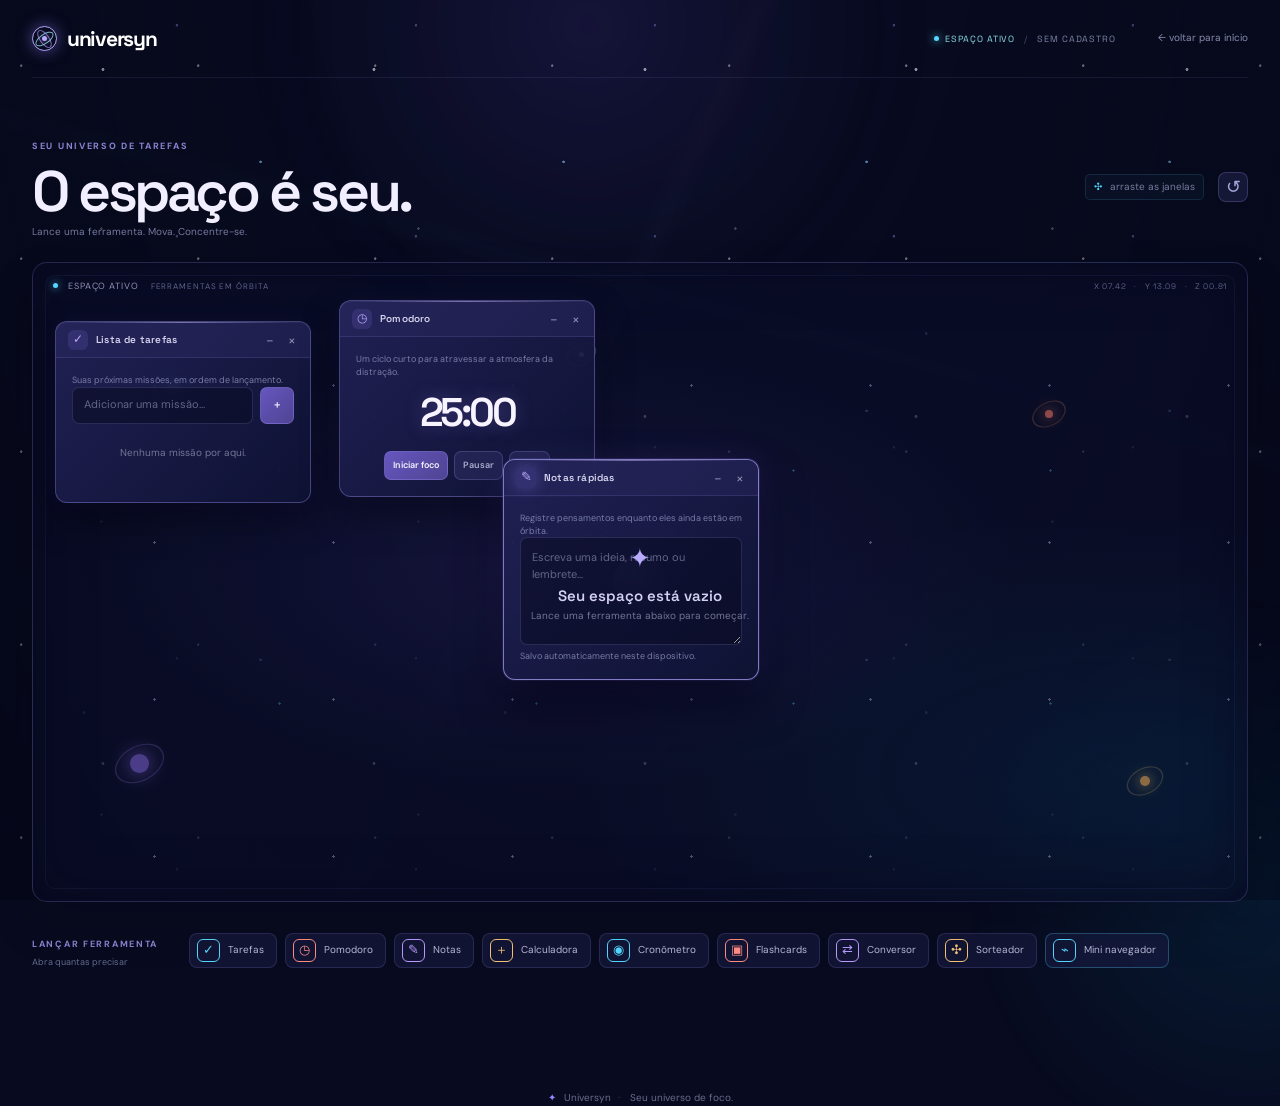
==== workspace.html @ 1b4ccd3d "feat: separar landing page e workspace espacial" ====
<!doctype html>
<html lang="pt-BR">
<head>
  <meta charset="UTF-8">
  <meta name="viewport" content="width=device-width, initial-scale=1.0">
  <meta name="theme-color" content="#080b1f">
  <meta name="description" content="Universyn Workspace — seu espaço de foco e ferramentas.">
  <title>Workspace — Universyn</title>
  <link rel="preconnect" href="https://fonts.googleapis.com">
  <link rel="preconnect" href="https://fonts.gstatic.com" crossorigin>
  <link href="https://fonts.googleapis.com/css2?family=DM+Sans:wght@400;500;600;700&family=Space+Grotesk:wght@500;600;700&display=swap" rel="stylesheet">
  <link rel="stylesheet" href="style.css">
</head>
<body class="workspace-page">
  <div class="ambient ambient-one" aria-hidden="true"></div><div class="ambient ambient-two" aria-hidden="true"></div><div class="stars stars-back" aria-hidden="true"></div><div class="stars stars-front" aria-hidden="true"></div>
  <div class="workspace-shell">
    <nav class="landing-nav workspace-nav" aria-label="Navegação do workspace"><a class="brand" href="index.html" aria-label="Voltar ao início"><span class="brand-mark"><span></span></span><span>universyn</span></a><div class="workspace-nav-meta"><span><b class="signal-dot"></b> espaço ativo</span><span class="nav-divider">/</span><span>sem cadastro</span></div><a class="back-link" href="index.html">← voltar para início</a><button class="mobile-menu landing-mobile-menu" id="mobile-menu" aria-label="Abrir menu">☰</button></nav>
    <main class="workspace-page-main">
      <section class="workspace-landing-section workspace-only" id="workspace"><div class="section-heading workspace-heading"><div><span class="eyebrow">SEU UNIVERSO DE TAREFAS</span><h1>O espaço é seu.</h1><p class="section-subtitle">Lance uma ferramenta. Mova. Concentre-se.</p></div><div class="workspace-tools"><span class="drag-hint"><span class="drag-cursor">✣</span> arraste as janelas</span><button class="icon-btn" id="reset-windows" aria-label="Reorganizar ferramentas" title="Reorganizar ferramentas">↺</button></div></div><div class="workspace-stage workspace-stage-landing workspace-stage-full" id="workspace-stage" aria-label="Área espacial para organizar suas ferramentas"><div class="stage-grid" aria-hidden="true"></div><div class="stage-sun" aria-hidden="true"><span></span></div><div class="stage-planets" aria-hidden="true"><i class="stage-planet planet-a"></i><i class="stage-planet planet-b"></i><i class="stage-planet planet-c"></i><i class="stage-planet planet-d"></i><i class="stage-planet planet-e"></i></div><div class="stage-label"><span class="signal-dot"></span> espaço ativo <small>ferramentas em órbita</small></div><div class="stage-coordinates">X 07.42 <span>·</span> Y 13.09 <span>·</span> Z 00.81</div><div class="window-layer" id="window-layer"></div><div class="empty-workspace" id="empty-workspace" hidden><span>✦</span><strong>Seu espaço está vazio</strong><p>Lance uma ferramenta abaixo para começar.</p></div></div><div class="workspace-launch-row" id="ferramentas"><div class="launch-title"><span class="eyebrow">LANÇAR FERRAMENTA</span><small>Abra quantas precisar</small></div><div class="launch-actions"><button class="launch-chip" data-open-tool="todo"><span class="launch-icon cyan">✓</span> Tarefas</button><button class="launch-chip" data-open-tool="pomodoro"><span class="launch-icon coral">◷</span> Pomodoro</button><button class="launch-chip" data-open-tool="notes"><span class="launch-icon purple">✎</span> Notas</button><button class="launch-chip" data-open-tool="calculator"><span class="launch-icon gold">＋</span> Calculadora</button><button class="launch-chip" data-open-tool="stopwatch"><span class="launch-icon cyan">◉</span> Cronômetro</button><button class="launch-chip" data-open-tool="flashcards"><span class="launch-icon coral">▣</span> Flashcards</button><button class="launch-chip" data-open-tool="converter"><span class="launch-icon purple">⇄</span> Conversor</button><button class="launch-chip" data-open-tool="randomizer"><span class="launch-icon gold">✣</span> Sorteador</button><button class="launch-chip launch-chip-browser" data-open-tool="browser"><span class="launch-icon cyan">⌁</span> Mini navegador</button></div></div><div class="window-dock" id="window-dock" aria-label="Ferramentas minimizadas"></div></section>
    </main>
    <footer><a href="index.html"><span class="footer-mark">✦</span> Universyn</a><span>·</span> Seu universo de foco.</footer>
  </div>
  <div class="toast" id="toast" role="status" aria-live="polite"></div><script src="script.js"></script>
</body>
</html>
---- style.css ----
@import url('https://fonts.googleapis.com/css2?family=DM+Sans:wght@400;500;600;700&family=Space+Grotesk:wght@500;600;700&display=swap');

:root {
  --ink: #f5f4ff;
  --muted: #9294b8;
  --subtle: #64678f;
  --line: rgba(164, 161, 255, .14);
  --panel: rgba(18, 21, 55, .66);
  --panel-strong: rgba(23, 26, 67, .94);
  --violet: #9a86ff;
  --violet-bright: #b7aaff;
  --cyan: #55d8ff;
  --coral: #ff8d86;
  --gold: #f3c478;
  --green: #82e6b1;
  --sidebar-width: 238px;
  --ease-out: cubic-bezier(.23, 1, .32, 1);
  --ease-in-out: cubic-bezier(.77, 0, .175, 1);
}

* { box-sizing: border-box; }
html { scroll-behavior: smooth; }
body {
  margin: 0;
  min-width: 320px;
  background: #080b1f;
  color: var(--ink);
  font-family: 'DM Sans', sans-serif;
  font-size: 14px;
  line-height: 1.45;
  overflow-x: hidden;
}
button, input, textarea { font: inherit; }
button, a { -webkit-tap-highlight-color: transparent; }
button { cursor: pointer; }
a { color: inherit; text-decoration: none; }

.ambient, .stars { position: fixed; pointer-events: none; z-index: -2; }
.ambient { border-radius: 999px; filter: blur(8px); opacity: .7; }
.ambient-one { width: 54vw; height: 54vw; left: 19vw; top: -25vw; background: radial-gradient(circle, rgba(78, 63, 167, .27), rgba(24, 24, 77, .08) 55%, transparent 70%); }
.ambient-two { width: 48vw; height: 48vw; right: -22vw; bottom: -23vw; background: radial-gradient(circle, rgba(0, 151, 202, .16), transparent 68%); }
.stars { inset: 0; opacity: .55; background-repeat: repeat; }
.stars-back { z-index: -3; background-image: radial-gradient(circle at 12% 34%, rgba(255,255,255,.75) 0 1px, transparent 1.5px), radial-gradient(circle at 74% 12%, rgba(151,178,255,.65) 0 1px, transparent 1.5px), radial-gradient(circle at 32% 78%, rgba(255,255,255,.45) 0 1px, transparent 1.5px); background-size: 177px 193px, 239px 211px, 317px 293px; }
.stars-front { z-index: -1; opacity: .7; background-image: radial-gradient(circle at 38% 20%, rgba(255,255,255,.8) 0 1.2px, transparent 1.8px), radial-gradient(circle at 86% 65%, rgba(141,221,255,.8) 0 1px, transparent 1.6px), radial-gradient(circle at 20% 88%, rgba(189,170,255,.6) 0 1px, transparent 1.7px); background-size: 271px 347px, 303px 249px, 421px 379px; animation: star-drift 22s linear infinite; }
@keyframes star-drift { to { transform: translate3d(-20px, 14px, 0); } }

.app-shell { display: flex; min-height: 100vh; position: relative; }
.sidebar { width: var(--sidebar-width); min-height: 100vh; padding: 34px 17px 20px; display: flex; flex-direction: column; border-right: 1px solid rgba(165, 156, 255, .1); background: linear-gradient(180deg, rgba(10, 13, 40, .86), rgba(8, 11, 31, .54)); backdrop-filter: blur(22px); position: fixed; inset: 0 auto 0 0; z-index: 20; }
.sidebar-top { display: flex; align-items: center; justify-content: space-between; padding: 0 13px; }
.brand { display: inline-flex; align-items: center; gap: 10px; color: #fff; font: 700 21px 'Space Grotesk', sans-serif; letter-spacing: -.06em; }
.brand-mark { width: 25px; height: 25px; display: grid; place-items: center; border: 1.5px solid var(--violet-bright); border-radius: 50%; box-shadow: 0 0 15px rgba(148, 125, 255, .5); position: relative; }
.brand-mark::before, .brand-mark::after { content: ''; position: absolute; width: 19px; height: 8px; border: 1px solid rgba(159, 239, 255, .75); border-radius: 50%; transform: rotate(-35deg); }
.brand-mark::after { transform: rotate(55deg); border-color: rgba(178, 153, 255, .7); }
.brand-mark span { width: 5px; height: 5px; border-radius: 50%; background: var(--violet-bright); box-shadow: 0 0 7px var(--violet-bright); }
.sidebar-label { color: #62658a; font-size: 10px; font-weight: 700; letter-spacing: .14em; text-transform: uppercase; margin: 58px 13px 13px; }
.nav-list { display: grid; gap: 5px; }
.nav-link { color: #898cad; display: flex; align-items: center; gap: 13px; width: 100%; min-height: 43px; padding: 0 13px; border: 0; border-radius: 10px; background: transparent; text-align: left; transition: background .18s ease-out, color .18s ease-out, transform .18s ease-out; }
.nav-link:hover { color: #e4e1ff; background: rgba(126, 110, 229, .1); }
.nav-link:active { transform: scale(.98); }
.nav-link.active { color: #fff; background: linear-gradient(90deg, rgba(119, 102, 222, .23), rgba(95, 86, 173, .09)); box-shadow: inset 2px 0 0 var(--violet); }
.nav-icon { width: 18px; color: #8582bb; font-size: 17px; text-align: center; }
.nav-link.active .nav-icon { color: var(--violet-bright); }
.sidebar-bottom { margin-top: auto; }
.mini-card { display: flex; align-items: center; gap: 10px; margin: 0 5px 16px; padding: 13px 11px; border: 1px solid rgba(128, 120, 210, .16); background: rgba(28, 30, 72, .45); border-radius: 12px; }
.status-dot, .signal-dot, .live-pill b { display: inline-block; width: 6px; height: 6px; flex: 0 0 auto; border-radius: 50%; background: var(--green); box-shadow: 0 0 11px var(--green); }
.mini-card strong, .mini-card small { display: block; }
.mini-card strong { color: #d4d2ee; font-size: 11px; font-weight: 600; }
.mini-card small { margin-top: 2px; color: #74779b; font-size: 9px; }
.nav-link.ghost { color: #74779a; }
.close-sidebar { display: none; border: 0; background: none; color: #9b9cc0; font-size: 27px; }

.main-content { width: min(1160px, calc(100% - var(--sidebar-width))); margin-left: var(--sidebar-width); padding: 0 54px 36px; }
.topbar { min-height: 90px; display: flex; align-items: center; justify-content: space-between; border-bottom: 1px solid rgba(164, 161, 255, .1); }
.breadcrumb { color: #73769e; font-size: 11px; letter-spacing: .03em; }
.breadcrumb span { color: #acadd0; }
.breadcrumb i { margin: 0 9px; color: #45486d; font-style: normal; }
.top-actions { display: flex; align-items: center; gap: 19px; }
.date-label { color: #7c7fa5; font-size: 11px; text-transform: capitalize; }

.mobile-menu { display: none; border: 0; color: #d5d2f5; background: transparent; font-size: 20px; }

.hero-section { min-height: 350px; display: flex; align-items: center; justify-content: space-between; gap: 30px; padding: 55px 15px 30px; }
.hero-copy { max-width: 560px; }
.eyebrow { color: #8d83d3; font-size: 9px; font-weight: 700; letter-spacing: .19em; text-transform: uppercase; }
.spark { color: var(--violet-bright); font-size: 13px; margin-right: 6px; }
.live-pill { display: inline-flex; align-items: center; gap: 5px; margin-left: 10px; color: #7cdab1; font-size: 8px; font-weight: 600; letter-spacing: .05em; text-transform: lowercase; vertical-align: 1px; }
.live-pill b { width: 4px; height: 4px; }
h1, h2, h3, p { margin: 0; }
h1 { margin-top: 15px; color: #f8f7ff; font: 700 clamp(39px, 5vw, 62px)/1.01 'Space Grotesk', sans-serif; letter-spacing: -.08em; }
h1 em { color: #a99df6; font-style: normal; }
.hero-copy > p { max-width: 425px; margin-top: 20px; color: #9294b7; font-size: 13px; line-height: 1.7; }
.hero-actions { display: flex; align-items: center; gap: 22px; margin-top: 27px; }
.primary-btn { min-height: 42px; padding: 0 17px; border: 1px solid rgba(190, 182, 255, .25); border-radius: 8px; color: #faf9ff; background: linear-gradient(135deg, #7867d5, #5849ad); font-size: 12px; font-weight: 600; box-shadow: 0 8px 22px rgba(73, 57, 181, .22), inset 0 1px 0 rgba(255,255,255,.18); transition: transform .16s var(--ease-out), box-shadow .16s ease-out; }
.primary-btn:hover { transform: translateY(-2px); box-shadow: 0 11px 28px rgba(73, 57, 181, .34), inset 0 1px 0 rgba(255,255,255,.18); }
.primary-btn:active, .icon-btn:active, .tool-link:active { transform: scale(.97); }
.primary-btn span { margin-left: 12px; color: #d7d0ff; font-size: 16px; }
.text-link { color: #a4a2bf; font-size: 11px; transition: color .18s ease-out; }
.text-link:hover { color: #e3defe; }
.text-link span { margin-left: 5px; color: var(--violet-bright); }

.hero-orbit { width: 290px; height: 230px; flex: 0 0 auto; position: relative; margin: 0 54px 0 0; }
.orbit-ring { position: absolute; left: 50%; top: 50%; border: 1px solid rgba(150, 138, 255, .25); border-radius: 50%; transform: translate(-50%, -50%) rotate(-24deg); }
.ring-outer { width: 268px; height: 103px; }
.ring-inner { width: 194px; height: 79px; border-color: rgba(93, 209, 255, .25); transform: translate(-50%, -50%) rotate(28deg); }
.orbit-core { position: absolute; left: 50%; top: 50%; width: 108px; height: 108px; display: flex; flex-direction: column; align-items: center; justify-content: center; border: 1px solid rgba(186, 172, 255, .43); border-radius: 50%; background: radial-gradient(circle at 42% 35%, rgba(113, 93, 218, .55), rgba(32, 34, 94, .95) 68%); box-shadow: 0 0 35px rgba(96, 75, 208, .27), inset 0 0 20px rgba(187, 173, 255, .13); transform: translate(-50%, -50%); z-index: 2; }
.orbit-core::before { content: ''; position: absolute; inset: 8px; border: 1px solid rgba(220, 214, 255, .12); border-radius: inherit; }
.orbit-core span { color: #aaa5da; font-size: 8px; letter-spacing: .08em; text-transform: uppercase; }
.orbit-core strong { margin: 1px 0 -3px; font: 600 37px 'Space Grotesk'; letter-spacing: -.08em; }
.orbit-core strong span { color: var(--violet-bright); font: inherit; }
.orbit-core small { color: #79e1b6; font-size: 8px; }
.planet { width: 16px; height: 16px; position: absolute; border-radius: 50%; background: linear-gradient(135deg, #4bd9f4, #27408e); box-shadow: 0 0 16px rgba(71, 215, 246, .75); }
.planet-small { left: 29px; top: 76px; }
.orbit-dot { width: 6px; height: 6px; position: absolute; border-radius: 50%; z-index: 3; }
.dot-violet { right: 26px; top: 54px; background: var(--violet-bright); box-shadow: 0 0 12px var(--violet-bright); }
.dot-cyan { left: 76px; bottom: 28px; background: var(--cyan); box-shadow: 0 0 12px var(--cyan); }
.orbit-caption { position: absolute; color: #c8c4ef; font: 600 12px 'Space Grotesk'; }
.orbit-caption small { display: block; margin-top: 2px; color: #74779c; font: 400 9px 'DM Sans'; }
.caption-one { left: -6px; top: 23px; text-align: right; }
.caption-two { right: -2px; bottom: 29px; }

.stats-grid { display: grid; grid-template-columns: repeat(3, 1fr); gap: 13px; padding: 10px 0 47px; }
.stat-card { min-height: 92px; display: flex; align-items: center; gap: 14px; padding: 18px 19px; border: 1px solid var(--line); border-radius: 13px; background: linear-gradient(130deg, rgba(27, 29, 72, .72), rgba(16, 19, 49, .48)); position: relative; overflow: hidden; transition: border-color .2s ease-out, transform .2s ease-out; }
.stat-card:hover { transform: translateY(-2px); border-color: rgba(170, 158, 255, .3); }
.stat-glow { position: absolute; width: 85px; height: 85px; right: -28px; bottom: -47px; border-radius: 50%; filter: blur(13px); opacity: .4; }
.stat-violet .stat-glow { background: var(--violet); }
.stat-cyan .stat-glow { background: var(--cyan); }
.stat-orange .stat-glow { background: var(--coral); }
.stat-icon { width: 36px; height: 36px; display: grid; place-items: center; border: 1px solid currentColor; border-radius: 10px; font-size: 19px; flex: 0 0 auto; }
.stat-violet .stat-icon { color: var(--violet-bright); background: rgba(138, 118, 248, .1); }
.stat-cyan .stat-icon { color: var(--cyan); background: rgba(83, 209, 246, .08); }
.stat-orange .stat-icon { color: var(--coral); background: rgba(255, 135, 128, .08); }
.stat-card span:not(.stat-glow) { display: block; color: #8d90b3; font-size: 10px; }
.stat-card strong { display: block; color: #ecebff; font: 600 23px 'Space Grotesk'; letter-spacing: -.05em; }
.stat-card small { color: #757899; font-size: 9px; }
.stat-card small.positive { color: #72dbac; }

.section-heading { display: flex; align-items: end; justify-content: space-between; gap: 20px; margin-bottom: 19px; }
h2 { margin-top: 6px; color: #eeeefe; font: 600 21px 'Space Grotesk'; letter-spacing: -.05em; }
.workspace-section { scroll-margin-top: 30px; }
.workspace-heading { align-items: center; }
.workspace-tools { display: flex; align-items: center; gap: 14px; }
.drag-hint { color: #777b9d; font-size: 10px; }
.drag-cursor { margin-right: 5px; color: var(--cyan); }
.icon-btn { width: 30px; height: 30px; display: grid; place-items: center; border: 1px solid rgba(151, 143, 239, .25); border-radius: 8px; color: #a9a4de; background: rgba(55, 53, 111, .32); font-size: 18px; transition: background .18s ease-out, transform .16s var(--ease-out); }
.icon-btn:hover { background: rgba(105, 88, 198, .27); }
.workspace-stage { height: 354px; border: 1px solid rgba(153, 147, 242, .2); border-radius: 15px; background: radial-gradient(ellipse at 43% 48%, rgba(59, 50, 137, .22), transparent 47%), radial-gradient(ellipse at 90% 80%, rgba(10, 130, 172, .1), transparent 36%), rgba(11, 14, 42, .65); box-shadow: inset 0 0 55px rgba(5, 6, 25, .5), 0 22px 45px rgba(2, 4, 18, .18); overflow: hidden; position: relative; }
.workspace-stage::before { content: ''; position: absolute; inset: 0; opacity: .5; background-image: radial-gradient(circle, rgba(211, 209, 255, .7) 0 1px, transparent 1.4px), radial-gradient(circle, rgba(94, 212, 255, .55) 0 1px, transparent 1.3px); background-position: 32px 44px, 118px 91px; background-size: 179px 157px, 257px 233px; }
.stage-grid { position: absolute; inset: -50%; opacity: .21; background-image: linear-gradient(rgba(143, 133, 234, .18) 1px, transparent 1px), linear-gradient(90deg, rgba(143, 133, 234, .18) 1px, transparent 1px); background-size: 44px 44px; transform: perspective(320px) rotateX(64deg) translateY(150px); transform-origin: center bottom; }
.stage-sun { position: absolute; left: 50%; top: 50%; width: 122px; height: 122px; border: 1px solid rgba(160, 143, 255, .17); border-radius: 50%; transform: translate(-50%, -50%); }
.stage-sun::before, .stage-sun::after { content: ''; position: absolute; inset: -22px; border: 1px solid rgba(99, 211, 246, .12); border-radius: 50%; transform: rotate(28deg) scaleY(.38); }
.stage-sun::after { inset: -53px; border-color: rgba(167, 135, 255, .1); transform: rotate(-30deg) scaleY(.35); }
.stage-sun span { position: absolute; inset: 33px; border-radius: 50%; background: radial-gradient(circle at 35% 30%, #8979de, #3c337f 52%, #1a1b52 78%); box-shadow: 0 0 50px rgba(105, 90, 225, .46), 0 0 90px rgba(80, 57, 200, .2); }
.stage-label { position: absolute; top: 17px; left: 20px; color: #8f91b5; font-size: 9px; letter-spacing: .1em; text-transform: uppercase; z-index: 2; }
.stage-label small { margin-left: 9px; color: #5f638b; font-size: 8px; }
.signal-dot { width: 5px; height: 5px; margin-right: 7px; vertical-align: 1px; background: var(--cyan); box-shadow: 0 0 8px var(--cyan); }
.window-layer { position: absolute; inset: 0; z-index: 4; }
.window-dock { min-height: 0; display: flex; flex-wrap: wrap; gap: 8px; margin-top: 10px; }
.window-dock:empty { display: none; }
.dock-item { min-height: 28px; display: inline-flex; align-items: center; gap: 7px; padding: 0 10px; border: 1px solid rgba(151, 143, 239, .22); border-radius: 7px; color: #b9b6df; background: rgba(35, 35, 79, .72); font-size: 10px; transition: background .18s ease-out, color .18s ease-out; }
.dock-item:hover { color: #fff; background: rgba(89, 74, 165, .58); }
.dock-item span { color: var(--violet-bright); }
.empty-workspace { position: absolute; inset: 0; z-index: 3; display: flex; align-items: center; justify-content: center; flex-direction: column; color: #8588ab; text-align: center; }
.empty-workspace > span { color: var(--violet-bright); font-size: 26px; }
.empty-workspace strong { margin-top: 8px; color: #d3d0f3; font: 600 15px 'Space Grotesk'; }
.empty-workspace p { max-width: 230px; margin-top: 4px; color: #727695; font-size: 10px; }

.tool-window { width: 256px; min-height: 182px; position: absolute; border: 1px solid rgba(168, 158, 255, .32); border-radius: 12px; background: linear-gradient(135deg, rgba(34, 34, 86, .95), rgba(15, 19, 52, .94)); box-shadow: 0 17px 37px rgba(1, 2, 14, .44), inset 0 1px 0 rgba(255,255,255,.07), 0 0 25px rgba(109, 89, 216, .08); overflow: hidden; transform-origin: center; animation: window-in .28s var(--ease-out) both; transition: box-shadow .18s ease-out, border-color .18s ease-out, opacity .18s ease-out; }
.tool-window:hover { border-color: rgba(176, 163, 255, .48); }
.tool-window.is-active { border-color: rgba(180, 168, 255, .68); box-shadow: 0 22px 43px rgba(1, 2, 14, .54), 0 0 0 1px rgba(154, 134, 255, .15), 0 0 34px rgba(109, 89, 216, .16); }
.tool-window.is-minimized { display: none; }
@keyframes window-in { from { opacity: 0; transform: scale(.96) translateY(7px); } to { opacity: 1; transform: scale(1) translateY(0); } }
.window-bar { height: 36px; display: flex; align-items: center; gap: 8px; padding: 0 9px 0 12px; border-bottom: 1px solid rgba(162, 152, 244, .14); background: rgba(43, 41, 99, .42); user-select: none; cursor: grab; }
.window-bar:active { cursor: grabbing; }
.window-symbol { width: 20px; height: 20px; display: grid; place-items: center; border-radius: 6px; color: var(--violet-bright); background: rgba(142, 121, 244, .15); font-size: 12px; }
.window-title { flex: 1; color: #d7d5ef; font: 600 10px 'Space Grotesk'; letter-spacing: .02em; }
.window-controls { display: flex; gap: 4px; }
.window-control { width: 18px; height: 18px; display: grid; place-items: center; padding: 0; border: 0; border-radius: 5px; color: #8e90b3; background: transparent; font-size: 14px; line-height: 1; }
.window-control:hover { color: #fff; background: rgba(255,255,255,.1); }
.window-control.close:hover { color: #ffaaa9; background: rgba(255, 103, 127, .13); }
.window-content { padding: 16px; }
.window-kicker { color: #777ca7; font-size: 9px; line-height: 1.4; }
.window-content form { display: flex; gap: 7px; margin-bottom: 10px; }
.field { width: 100%; min-height: 37px; padding: 0 11px; border: 1px solid rgba(153, 147, 224, .2); border-radius: 7px; outline: none; color: #e8e6ff; background: rgba(8, 11, 33, .53); font-size: 11px; transition: border-color .18s ease-out, box-shadow .18s ease-out; }
.field::placeholder { color: #626688; }
.field:focus { border-color: rgba(157, 139, 255, .62); box-shadow: 0 0 0 3px rgba(133, 111, 255, .1); }
.notes { min-height: 108px; padding: 11px; resize: vertical; line-height: 1.55; }
.modal-btn, .secondary-btn { min-height: 36px; padding: 0 11px; border: 1px solid rgba(174, 160, 255, .22); border-radius: 7px; color: #f4f1ff; background: linear-gradient(135deg, #6656be, #4e4493); font-size: 10px; font-weight: 600; white-space: nowrap; }
.modal-btn:hover { background: linear-gradient(135deg, #7967d4, #5d4fb0); }
.secondary-btn { color: #b0b0d1; background: rgba(70, 66, 129, .3); }
.secondary-btn:hover { color: #fff; background: rgba(92, 84, 167, .4); }
.todo-row { min-height: 33px; display: flex; align-items: center; gap: 8px; padding: 4px 0; border-bottom: 1px solid rgba(155, 148, 225, .1); }
.todo-row:last-child { border-bottom: 0; }
.todo-row input { accent-color: var(--violet); }
.todo-row span { flex: 1; color: #c8c7e4; font-size: 11px; }
.todo-row.done span { color: #787b9a; text-decoration: line-through; }
.todo-row button { border: 0; color: #757798; background: transparent; font-size: 16px; }
.todo-row button:hover { color: #ff999d; }
.empty-message { color: #727694; font-size: 10px; text-align: center; padding: 12px 0 2px; }
.timer { padding: 9px 0 13px; color: #f7f4ff; font: 600 40px 'Space Grotesk'; letter-spacing: -.08em; text-align: center; text-shadow: 0 0 18px rgba(166, 143, 255, .28); }
.timer-actions { display: flex; gap: 6px; justify-content: center; }
.timer-actions button { min-height: 29px; padding: 0 8px; font-size: 9px; }
.calc-display { margin-bottom: 9px; color: #e9e5ff; font: 600 17px 'Space Grotesk'; text-align: right; }
.calc-grid { display: grid; grid-template-columns: repeat(4, 1fr); gap: 5px; }
.calc-grid button { min-height: 27px; padding: 0; border: 1px solid rgba(140, 134, 208, .17); border-radius: 6px; color: #b9b9d8; background: rgba(71, 66, 134, .25); font-size: 10px; }
.calc-grid button:hover { color: #fff; background: rgba(110, 92, 196, .46); }

.tools-section { padding-top: 61px; scroll-margin-top: 20px; }
.search-wrap { width: 166px; height: 31px; display: flex; align-items: center; gap: 7px; padding: 0 10px; border: 1px solid rgba(150, 145, 223, .18); border-radius: 7px; background: rgba(22, 24, 60, .44); }
.search-wrap span { color: #787c9f; font-size: 17px; }
.search-wrap input { width: 100%; border: 0; outline: 0; color: #cfcced; background: transparent; font-size: 10px; }
.search-wrap input::placeholder { color: #66698b; }
.tools-grid { display: grid; grid-template-columns: repeat(4, 1fr); gap: 12px; }
.tool-card { min-height: 180px; display: flex; flex-direction: column; padding: 17px 17px 15px; border: 1px solid rgba(146, 140, 217, .15); border-radius: 12px; background: linear-gradient(135deg, rgba(28, 29, 73, .66), rgba(15, 19, 48, .5)); transition: transform .22s var(--ease-out), border-color .22s ease-out, background .22s ease-out; }
.tool-card:hover { transform: translateY(-4px); border-color: rgba(170, 157, 255, .4); background: linear-gradient(135deg, rgba(43, 40, 98, .78), rgba(17, 21, 55, .63)); }
.tool-card.featured { border-color: rgba(222, 124, 143, .26); background: linear-gradient(135deg, rgba(56, 34, 84, .67), rgba(23, 21, 61, .55)); }
.tool-top { display: flex; align-items: center; justify-content: space-between; }
.tool-symbol { width: 32px; height: 32px; display: grid; place-items: center; border: 1px solid currentColor; border-radius: 9px; font-size: 18px; }
.tool-symbol.coral { color: var(--coral); background: rgba(255, 133, 129, .09); }
.tool-symbol.cyan { color: var(--cyan); background: rgba(83, 207, 247, .07); }
.tool-symbol.purple { color: #bb9bff; background: rgba(160, 120, 255, .08); }
.tool-symbol.gold { color: var(--gold); background: rgba(241, 191, 108, .08); }
.card-arrow { color: #72759a; font-size: 17px; transition: transform .18s ease-out, color .18s ease-out; }
.tool-card:hover .card-arrow { color: #c1b8ff; transform: translate(2px, -2px); }
.tool-card h3 { margin-top: 20px; color: #edeaff; font: 600 14px 'Space Grotesk'; }
.tool-card p { min-height: 35px; margin-top: 6px; color: #8487a9; font-size: 10px; line-height: 1.55; }
.tool-link { align-self: flex-start; margin-top: auto; padding: 8px 0 0; border: 0; color: #aaa4e3; background: transparent; font-size: 10px; transition: color .18s ease-out, transform .16s var(--ease-out); }
.tool-link span { padding-left: 8px; color: var(--violet-bright); }
.tool-link:hover { color: #eeebff; }

.bottom-grid { display: grid; grid-template-columns: .92fr 1.08fr; gap: 13px; padding-top: 61px; scroll-margin-top: 20px; }
.quote-card, .agenda-card { min-height: 190px; border: 1px solid rgba(146, 140, 217, .15); border-radius: 13px; background: linear-gradient(140deg, rgba(29, 30, 77, .68), rgba(13, 17, 44, .5)); }
.quote-card { padding: 20px 22px; position: relative; overflow: hidden; }
.quote-card::after { content: ''; position: absolute; width: 170px; height: 170px; right: -85px; bottom: -84px; border-radius: 50%; background: rgba(119, 99, 236, .24); filter: blur(22px); }
.quote-stars { color: rgba(174, 155, 255, .7); font-size: 10px; letter-spacing: 5px; }
.quote-mark { display: block; margin-top: 15px; color: #9d90eb; font: 600 35px 'Space Grotesk'; line-height: .6; }
.quote-card p { max-width: 260px; margin-top: 11px; color: #d1cff0; font: 500 15px/1.42 'Space Grotesk'; letter-spacing: -.03em; }
.quote-author { display: block; margin-top: 13px; color: #7c7fa2; font-size: 9px; }
.agenda-card { padding: 20px 22px; }
.section-heading.compact { margin-bottom: 16px; }
.section-heading.compact h2 { font-size: 17px; }
.agenda-item { min-height: 48px; display: grid; grid-template-columns: 39px 3px 1fr; align-items: center; gap: 11px; }
.agenda-time { color: #a8a6c7; font: 600 10px 'Space Grotesk'; }
.agenda-line { width: 3px; height: 27px; border-radius: 4px; }
.blue-line { background: var(--cyan); box-shadow: 0 0 10px rgba(85, 216, 255, .32); }
.purple-line { background: var(--violet); box-shadow: 0 0 10px rgba(154, 134, 255, .32); }
.agenda-item strong, .agenda-item small { display: block; }
.agenda-item strong { color: #d3d1ed; font-size: 11px; font-weight: 600; }
.agenda-item small { margin-top: 2px; color: #747797; font-size: 9px; }
footer { padding: 52px 0 0; color: #686b8c; font-size: 10px; text-align: center; }
footer span:not(.footer-mark) { margin: 0 7px; color: #454866; }
.footer-mark { margin-right: 5px; color: var(--violet); }
.toast { position: fixed; left: 50%; bottom: 24px; z-index: 50; padding: 10px 15px; border: 1px solid rgba(170, 159, 255, .3); border-radius: 8px; color: #ebe8ff; background: rgba(28, 27, 68, .94); box-shadow: 0 13px 27px rgba(0,0,0,.25); font-size: 11px; opacity: 0; pointer-events: none; transform: translate(-50%, 10px); transition: opacity .2s var(--ease-out), transform .2s var(--ease-out); }
.toast.show { opacity: 1; transform: translate(-50%, 0); }
body.is-dragging { user-select: none; }
body.is-dragging .tool-window { transition: none; }

@media (max-width: 1000px) {
  .main-content { padding-left: 35px; padding-right: 35px; }
  .hero-orbit { margin-right: 0; transform: scale(.88); }
  .tools-grid { grid-template-columns: repeat(2, 1fr); }
}
@media (max-width: 760px) {
  :root { --sidebar-width: 0px; }
  .sidebar { width: 245px; padding-top: 22px; transform: translateX(-102%); box-shadow: 15px 0 35px rgba(0,0,0,.4); transition: transform .24s var(--ease-out); }
  .sidebar.open { transform: translateX(0); }
  .close-sidebar { display: block; }
  .main-content { width: 100%; margin-left: 0; padding: 0 20px 30px; }
  .topbar { min-height: 70px; }
  .mobile-menu { display: block; }
  .breadcrumb { margin-right: auto; margin-left: 13px; }
  .date-label { display: none; }
  .hero-section { min-height: unset; flex-direction: column; align-items: flex-start; padding: 47px 4px 20px; }
  .hero-orbit { align-self: center; margin: 12px 0 0; }
  .stats-grid { gap: 8px; padding-bottom: 35px; }
  .stat-card { gap: 9px; padding: 13px 10px; }
  .stat-icon { width: 29px; height: 29px; font-size: 15px; border-radius: 8px; }
  .stat-card strong { font-size: 17px; }
  .stat-card span:not(.stat-glow) { font-size: 8px; white-space: nowrap; }
  .stat-card small { font-size: 7px; }
  .workspace-stage { height: 390px; }
  .tool-window { width: min(256px, calc(100vw - 68px)); }
  .window-layer { overflow: hidden; }
  .tools-section, .bottom-grid { padding-top: 46px; }
  .section-heading { align-items: flex-start; flex-direction: column; gap: 13px; }
  .workspace-heading { flex-direction: row; align-items: center; }
  .drag-hint { display: none; }
  .search-wrap { width: 100%; }
  .bottom-grid { grid-template-columns: 1fr; }
}
@media (max-width: 470px) {
  h1 { font-size: 41px; }
  .hero-copy > p { font-size: 12px; }
  .hero-actions { gap: 15px; }
  .primary-btn { font-size: 11px; }
  .hero-orbit { transform: scale(.78); transform-origin: top center; margin-bottom: -30px; }
  .stats-grid { grid-template-columns: 1fr; }
  .stat-card { min-height: 67px; }
  .stat-card span:not(.stat-glow) { font-size: 10px; }
  .stat-card strong { font-size: 20px; }
  .stat-card small { font-size: 9px; }
  .workspace-stage { height: 420px; }
  .tool-window { width: calc(100% - 32px); }
  .tools-grid { grid-template-columns: 1fr; }
  .tool-card { min-height: 155px; }
  .workspace-tools { gap: 6px; }
  .workspace-heading h2 { font-size: 18px; }
}
@media (prefers-reduced-motion: reduce) {
  *, *::before, *::after { scroll-behavior: auto !important; animation-duration: .01ms !important; animation-iteration-count: 1 !important; transition-duration: .01ms !important; }
}

/* Premium observatory finish */
body::before {
  content: '';
  position: fixed;
  inset: 0;
  z-index: -1;
  pointer-events: none;
  opacity: .16;
  background: linear-gradient(115deg, transparent 0 44%, rgba(154, 134, 255, .09) 45%, transparent 46% 100%), linear-gradient(15deg, transparent 0 62%, rgba(85, 216, 255, .06) 63%, transparent 64% 100%);
  mix-blend-mode: screen;
}
body::after {
  content: '';
  position: fixed;
  inset: 0;
  z-index: -1;
  pointer-events: none;
  background: radial-gradient(ellipse at 50% -20%, transparent 38%, rgba(2, 3, 16, .34) 100%);
}
button:focus-visible, a:focus-visible, input:focus-visible, textarea:focus-visible {
  outline: 2px solid var(--cyan);
  outline-offset: 3px;
}
.hero-section { position: relative; }
.hero-section::before {
  content: 'SECTOR 07  /  ORBIT ONLINE';
  position: absolute;
  right: 12px;
  top: 20px;
  color: rgba(119, 225, 255, .34);
  font: 700 8px 'Space Grotesk';
  letter-spacing: .19em;
}
.hero-orbit::after {
  content: '';
  position: absolute;
  inset: 18px 0 0;
  border-top: 1px solid rgba(176, 160, 255, .11);
  border-bottom: 1px solid rgba(176, 160, 255, .08);
  border-radius: 50%;
  transform: rotate(-7deg);
  pointer-events: none;
}
.orbit-core { animation: core-breathe 4.8s ease-in-out infinite; }
@keyframes core-breathe { 0%, 100% { box-shadow: 0 0 35px rgba(96, 75, 208, .27), inset 0 0 20px rgba(187, 173, 255, .13); } 50% { box-shadow: 0 0 52px rgba(111, 89, 239, .42), inset 0 0 25px rgba(214, 203, 255, .18); } }
.workspace-stage::after {
  content: '';
  position: absolute;
  inset: 12px;
  border: 1px solid rgba(147, 137, 234, .07);
  border-radius: 10px;
  pointer-events: none;
  z-index: 2;
}
.tool-card { transform-style: preserve-3d; }
.tool-card:hover .tool-symbol { box-shadow: 0 0 20px currentColor; transform: translateZ(6px) rotate(-5deg); }
.tool-symbol { transition: box-shadow .22s ease-out, transform .22s var(--ease-out); }
.stat-card::before {
  content: '';
  position: absolute;
  left: 0;
  top: 0;
  width: 38%;
  height: 1px;
  background: linear-gradient(90deg, transparent, rgba(222, 216, 255, .45), transparent);
  opacity: .6;
}
.tool-window::before {
  content: '';
  position: absolute;
  left: 18px;
  right: 18px;
  top: 0;
  height: 1px;
  background: linear-gradient(90deg, transparent, rgba(202, 190, 255, .8), transparent);
  opacity: .6;
  pointer-events: none;
}
.window-symbol { transition: transform .2s var(--ease-out), box-shadow .2s ease-out; }
.tool-window.is-active .window-symbol { box-shadow: 0 0 14px rgba(154, 134, 255, .3); transform: scale(1.05); }
.live-pill { padding: 3px 7px; border: 1px solid rgba(130, 230, 177, .18); border-radius: 999px; background: rgba(72, 158, 120, .08); }
.drag-hint { padding: 5px 8px; border: 1px solid rgba(85, 216, 255, .13); border-radius: 5px; background: rgba(32, 76, 105, .1); }
@media (max-width: 760px) { .hero-section::before { display: none; } }
@media (prefers-reduced-motion: reduce) { .orbit-core { animation: none; } }

/* Full-screen spatial workspace */
.workspace-main { min-height: 100vh; }
.space-header { min-height: 150px; display: flex; align-items: end; justify-content: space-between; gap: 24px; padding: 34px 15px 22px; }
.space-header h1 { margin-top: 9px; font-size: clamp(35px, 4vw, 48px); }
.space-header p { max-width: 460px; margin-top: 9px; color: #8185a8; font-size: 12px; }
.space-controls { display: flex; align-items: center; gap: 14px; padding-bottom: 2px; }
.connection-status { display: inline-flex; align-items: center; gap: 6px; color: #6cc69d; font-size: 9px; letter-spacing: .06em; text-transform: uppercase; }
.connection-status b { width: 5px; height: 5px; border-radius: 50%; background: var(--green); box-shadow: 0 0 10px var(--green); }
.workspace-stage-full { height: calc(100vh - 370px); min-height: 430px; max-height: 680px; }
.stage-coordinates { position: absolute; right: 20px; top: 18px; z-index: 3; color: #5b6084; font: 8px 'Space Grotesk'; letter-spacing: .09em; }
.stage-coordinates span { margin: 0 5px; color: #3f456a; }
.tools-launch { display: flex; align-items: center; gap: 24px; padding: 17px 15px 0; }
.launch-title { min-width: 135px; }
.launch-title small { display: block; margin-top: 4px; color: #656a8e; font-size: 9px; }
.launch-actions { display: flex; flex-wrap: wrap; gap: 8px; }
.launch-chip { min-height: 35px; display: inline-flex; align-items: center; gap: 8px; padding: 0 12px 0 7px; border: 1px solid rgba(150, 143, 225, .18); border-radius: 8px; color: #bab9d8; background: rgba(27, 29, 70, .56); font-size: 10px; transition: transform .18s var(--ease-out), border-color .18s ease-out, background .18s ease-out; }
.launch-chip:hover { transform: translateY(-2px); border-color: rgba(173, 160, 255, .42); color: #f5f3ff; background: rgba(67, 58, 131, .55); }
.launch-chip:active { transform: scale(.97); }
.launch-icon { width: 23px; height: 23px; display: grid; place-items: center; border: 1px solid currentColor; border-radius: 6px; font-size: 13px; }
.launch-icon.cyan { color: var(--cyan); }
.launch-icon.coral { color: var(--coral); }
.launch-icon.purple { color: #bb9bff; }
.launch-icon.gold { color: var(--gold); }
.tools-launch .window-dock { margin-top: 0; }
@media (max-width: 760px) {
  .space-header { align-items: start; flex-direction: column; padding-top: 30px; }
  .space-controls { width: 100%; justify-content: space-between; }
  .workspace-stage-full { height: calc(100vh - 455px); min-height: 530px; }
  .stage-coordinates { display: none; }
  .tools-launch { align-items: start; flex-direction: column; gap: 12px; padding-top: 16px; }
  .launch-actions { width: 100%; }
}

/* Mission plates */
.task-plates { display: grid; gap: 7px; margin-top: 9px; max-height: 166px; overflow-y: auto; padding-right: 3px; }
.task-plates::-webkit-scrollbar { width: 3px; }
.task-plates::-webkit-scrollbar-thumb { border-radius: 4px; background: rgba(159, 144, 255, .4); }
.task-plate { min-height: 45px; display: flex; align-items: center; gap: 9px; padding: 7px 8px 7px 9px; border: 1px solid rgba(120, 220, 249, .15); border-radius: 9px; background: linear-gradient(105deg, rgba(37, 56, 102, .72), rgba(20, 31, 72, .68)); box-shadow: inset 0 1px 0 rgba(255,255,255,.08), 0 5px 13px rgba(2, 5, 23, .22); position: relative; overflow: hidden; transition: border-color .18s ease-out, transform .18s var(--ease-out), background .18s ease-out; }
.task-plate::before { content: ''; width: 2px; position: absolute; top: 8px; bottom: 8px; left: 0; border-radius: 3px; background: var(--cyan); box-shadow: 0 0 9px var(--cyan); }
.task-plate:hover { border-color: rgba(110, 226, 255, .45); background: linear-gradient(105deg, rgba(42, 67, 115, .82), rgba(24, 37, 80, .76)); transform: translateX(2px); }
.task-plate.is-complete { border-color: rgba(126, 229, 180, .22); background: linear-gradient(105deg, rgba(33, 70, 84, .65), rgba(22, 43, 66, .62)); opacity: .74; }
.task-plate.is-complete::before { background: var(--green); box-shadow: 0 0 9px var(--green); }
.task-check { width: 22px; height: 22px; display: grid; place-items: center; flex: 0 0 auto; cursor: pointer; }
.task-check input { position: absolute; opacity: 0; pointer-events: none; }
.task-check span { width: 16px; height: 16px; display: block; border: 1px solid rgba(145, 221, 247, .55); border-radius: 5px; background: rgba(16, 27, 65, .72); position: relative; transition: background .16s ease-out, border-color .16s ease-out; }
.task-check input:checked + span { border-color: var(--green); background: rgba(94, 210, 158, .26); }
.task-check input:checked + span::after { content: '✓'; position: absolute; inset: 0; color: var(--green); font-size: 11px; font-weight: 700; line-height: 14px; text-align: center; }
.task-check input:focus-visible + span { outline: 2px solid var(--cyan); outline-offset: 2px; }
.task-info { min-width: 0; flex: 1; }
.task-info strong, .task-info small { display: block; overflow: hidden; text-overflow: ellipsis; white-space: nowrap; }
.task-info strong { color: #dbdcf6; font: 600 10px 'Space Grotesk'; }
.task-info small { margin-top: 2px; color: #7fc7d5; font-size: 8px; letter-spacing: .04em; text-transform: uppercase; }
.task-plate.is-complete .task-info strong { color: #9bb8b9; text-decoration: line-through; }
.task-plate.is-complete .task-info small { color: var(--green); }
.task-remove { width: 20px; height: 20px; display: grid; place-items: center; padding: 0; border: 0; border-radius: 5px; color: #737b9e; background: transparent; font-size: 15px; }
.task-remove:hover { color: #ff9ca2; background: rgba(255, 113, 132, .1); }
@media (max-width: 760px) { .task-plates { max-height: 146px; } }

/* Landing page layout */
.landing-shell { width: min(1180px, calc(100% - 64px)); margin: 0 auto; position: relative; }
.landing-nav { height: 86px; display: flex; align-items: center; gap: 42px; border-bottom: 1px solid rgba(164, 161, 255, .1); }
.landing-nav .brand { margin-right: auto; }
.landing-links { display: flex; align-items: center; gap: 28px; color: #7f82a8; font-size: 10px; }
.landing-links a { transition: color .18s ease-out; }
.landing-links a:hover { color: #eae7ff; }
.nav-cta { min-height: 33px; display: inline-flex; align-items: center; gap: 10px; padding: 0 12px; border: 1px solid rgba(164, 151, 255, .3); border-radius: 7px; color: #d9d4ff; background: rgba(75, 63, 156, .16); font-size: 10px; transition: background .18s ease-out, border-color .18s ease-out, transform .16s var(--ease-out); }
.nav-cta:hover { border-color: rgba(188, 174, 255, .55); background: rgba(102, 84, 194, .3); transform: translateY(-1px); }
.nav-cta span { color: var(--violet-bright); font-size: 14px; }
.landing-mobile-menu { display: none; }
.landing-hero { min-height: 595px; display: grid; grid-template-columns: 1fr .84fr; align-items: center; gap: 30px; position: relative; }
.landing-hero-copy { padding-left: 24px; }
.landing-hero h1 { max-width: 630px; margin-top: 18px; font-size: clamp(48px, 7.2vw, 82px); }
.landing-hero-copy > p { max-width: 470px; margin-top: 25px; color: #9497ba; font-size: 14px; line-height: 1.75; }
.hero-button { display: inline-flex; align-items: center; }
.hero-proof { display: flex; align-items: center; gap: 9px; margin-top: 30px; color: #777b9e; font-size: 9px; }
.proof-avatars { display: inline-flex; }
.proof-avatars i { width: 22px; height: 22px; display: grid; place-items: center; margin-left: -3px; border: 1px solid #080b1f; border-radius: 50%; color: #e8e4ff; background: linear-gradient(135deg, #7061ce, #273e77); font-size: 9px; font-style: normal; }
.proof-avatars i:first-child { margin-left: 0; background: linear-gradient(135deg, #df786f, #68437d); }
.proof-avatars i:last-child { background: linear-gradient(135deg, #4dc5df, #32517d); }
.proof-separator { color: #454968; }
.hero-universe { width: min(100%, 475px); height: 420px; justify-self: end; position: relative; }
.hero-universe::before { content: ''; position: absolute; inset: 10% 3%; border-radius: 50%; background: radial-gradient(ellipse, rgba(80, 63, 186, .18), transparent 63%); filter: blur(10px); }
.hero-planet { position: absolute; left: 50%; top: 50%; transform: translate(-50%, -50%); border-radius: 50%; }
.planet-large { width: 146px; height: 146px; z-index: 2; background: radial-gradient(circle at 35% 27%, #b7abff 0 2%, #796bd1 27%, #3a367f 65%, #171a4d 100%); box-shadow: 0 0 42px rgba(125, 103, 243, .54), 0 0 115px rgba(67, 48, 180, .28), inset -20px -15px 25px rgba(4, 7, 27, .45); }
.planet-large::before { content: ''; position: absolute; width: 180px; height: 34px; left: -17px; top: 56px; border: 1px solid rgba(138, 231, 255, .48); border-radius: 50%; transform: rotate(-24deg); box-shadow: 0 0 16px rgba(91, 216, 255, .12); }
.planet-large::after { content: ''; position: absolute; inset: 17px; border: 1px solid rgba(234, 230, 255, .15); border-radius: 50%; }
.hero-orbit-path { position: absolute; left: 50%; top: 50%; border: 1px solid rgba(153, 140, 255, .24); border-radius: 50%; transform: translate(-50%, -50%); }
.path-one { width: 270px; height: 100px; transform: translate(-50%, -50%) rotate(-28deg); }
.path-two { width: 390px; height: 157px; transform: translate(-50%, -50%) rotate(33deg); border-color: rgba(89, 215, 255, .18); }
.path-three { width: 460px; height: 235px; transform: translate(-50%, -50%) rotate(-12deg); border-color: rgba(149, 137, 254, .14); }
.hero-satellite { width: 30px; height: 30px; display: grid; place-items: center; position: absolute; border: 1px solid currentColor; border-radius: 9px; background: rgba(19, 24, 61, .84); font-size: 13px; box-shadow: 0 0 18px currentColor; z-index: 3; }
.satellite-one { top: 66px; left: 69px; color: var(--coral); }
.satellite-two { top: 86px; right: 37px; color: var(--violet-bright); }
.satellite-three { bottom: 78px; left: 76px; color: var(--cyan); }
.hero-label { position: absolute; z-index: 4; padding: 9px 12px; border: 1px solid rgba(158, 150, 228, .22); border-radius: 7px; background: rgba(22, 25, 63, .76); box-shadow: 0 8px 20px rgba(4, 5, 23, .2); }
.hero-label b, .hero-label small { display: block; }
.hero-label b { color: #e8e5ff; font: 600 14px 'Space Grotesk'; }
.hero-label small { margin-top: 2px; color: #73779f; font-size: 8px; }
.label-focus { left: 20px; bottom: 91px; }
.label-missions { right: 2px; top: 90px; }
.label-missions b { color: var(--cyan); }
.universe-coordinate { position: absolute; right: 41px; bottom: 31px; color: #60658b; font: 8px 'Space Grotesk'; letter-spacing: .15em; }
.landing-signal { min-height: 82px; display: grid; grid-template-columns: repeat(3, 1fr) 1.5fr; align-items: center; gap: 18px; padding: 0 24px; border-top: 1px solid rgba(153, 145, 231, .12); border-bottom: 1px solid rgba(153, 145, 231, .12); position: relative; }
.landing-signal div:not(.signal-line) { display: flex; align-items: baseline; gap: 9px; }
.landing-signal strong { color: #dedaff; font: 600 24px 'Space Grotesk'; }
.landing-signal span { color: #717596; font-size: 9px; }
.landing-signal .signal-line { height: 1px; margin-left: 15px; background: linear-gradient(90deg, rgba(87, 213, 250, .55), transparent); }
.benefits-section { display: grid; grid-template-columns: .7fr 1.3fr; gap: 70px; padding: 145px 24px 120px; }
.section-intro h2 { margin-top: 10px; font-size: 38px; line-height: 1.08; }
.section-intro h2 em, .final-cta h2 em { color: var(--violet-bright); font-style: normal; }
.section-intro p { max-width: 205px; margin-top: 16px; color: #7c80a3; font-size: 11px; line-height: 1.65; }
.benefit-grid { display: grid; grid-template-columns: repeat(3, 1fr); gap: 12px; }
.benefit-card { min-height: 225px; display: flex; flex-direction: column; padding: 20px 18px; border: 1px solid rgba(148, 140, 222, .16); border-radius: 12px; background: linear-gradient(145deg, rgba(28, 31, 76, .6), rgba(13, 17, 45, .44)); position: relative; overflow: hidden; transition: transform .22s var(--ease-out), border-color .22s ease-out; }
.benefit-card:hover { transform: translateY(-5px); border-color: rgba(177, 160, 255, .4); }
.featured-benefit { background: linear-gradient(145deg, rgba(64, 37, 88, .66), rgba(20, 18, 54, .5)); }
.benefit-number { color: #5f6389; font: 600 9px 'Space Grotesk'; }
.benefit-icon { width: 36px; height: 36px; display: grid; place-items: center; margin-top: 25px; border: 1px solid currentColor; border-radius: 10px; font-size: 17px; }
.benefit-icon.cyan { color: var(--cyan); }
.benefit-icon.coral { color: var(--coral); }
.benefit-icon.purple { color: #bc9eff; }
.benefit-card h3 { margin-top: 18px; color: #e1dff5; font: 600 13px 'Space Grotesk'; }
.benefit-card p { margin-top: 7px; color: #7c80a3; font-size: 10px; line-height: 1.55; }
.benefit-line { width: 22px; height: 2px; margin-top: auto; background: currentColor; box-shadow: 0 0 9px currentColor; }
.benefit-card:nth-child(1) .benefit-line { color: var(--cyan); }.benefit-card:nth-child(2) .benefit-line { color: var(--coral); }.benefit-card:nth-child(3) .benefit-line { color: var(--violet-bright); }
.workspace-landing-section { padding: 0 24px 128px; scroll-margin-top: 30px; }
.workspace-stage-landing { height: 520px; }
.section-subtitle { margin-top: 5px; color: #75799d; font-size: 10px; }
.workspace-launch-row { display: flex; align-items: center; gap: 22px; padding-top: 15px; }
.workspace-launch-row .launch-actions { flex: 1; }
.final-cta { min-height: 260px; display: flex; align-items: center; gap: 52px; padding: 40px 65px; border: 1px solid rgba(160, 147, 235, .22); border-radius: 15px; background: radial-gradient(ellipse at 12% 50%, rgba(94, 70, 188, .28), transparent 40%), linear-gradient(100deg, rgba(32, 29, 78, .8), rgba(17, 20, 54, .55)); position: relative; overflow: hidden; }
.final-cta::after { content: 'UNV / FOCUS SYSTEM'; position: absolute; right: 25px; top: 22px; color: rgba(116, 220, 255, .32); font: 8px 'Space Grotesk'; letter-spacing: .16em; }
.final-cta h2 { margin-top: 9px; font-size: 33px; line-height: 1.04; }
.final-cta .primary-btn { margin-left: auto; }
.cta-orbit { width: 102px; height: 102px; flex: 0 0 auto; border: 1px solid rgba(169, 150, 255, .36); border-radius: 50%; position: relative; box-shadow: 0 0 25px rgba(113, 90, 220, .2); }
.cta-orbit::before, .cta-orbit::after { content: ''; position: absolute; inset: -18px 8px; border: 1px solid rgba(91, 214, 255, .24); border-radius: 50%; transform: rotate(33deg); }
.cta-orbit::after { inset: 10px -22px; border-color: rgba(168, 143, 255, .2); transform: rotate(-35deg); }
.cta-orbit span { position: absolute; inset: 29px; border-radius: 50%; background: radial-gradient(circle at 34% 29%, #a796f8, #433a92 68%, #171a4b); box-shadow: 0 0 25px rgba(138, 115, 247, .54); }
.cta-orbit i, .cta-orbit b { width: 7px; height: 7px; position: absolute; border-radius: 50%; background: var(--cyan); box-shadow: 0 0 12px var(--cyan); }
.cta-orbit i { right: -6px; top: 38px; }.cta-orbit b { left: 11px; bottom: 5px; background: var(--coral); box-shadow: 0 0 12px var(--coral); }
.landing-shell footer { padding: 42px 0 32px; }
@media (max-width: 900px) { .landing-shell { width: min(100% - 38px, 700px); }.landing-links { gap: 16px; }.landing-hero { grid-template-columns: 1fr; padding: 65px 0 35px; }.hero-universe { justify-self: center; }.benefits-section { grid-template-columns: 1fr; gap: 35px; padding-top: 100px; }.section-intro p { max-width: 360px; }.workspace-stage-landing { height: 500px; }.landing-signal { grid-template-columns: repeat(3, 1fr); }.landing-signal .signal-line { display: none; } }
@media (max-width: 650px) { .landing-shell { width: min(100% - 28px, 520px); }.landing-nav { height: 70px; gap: 12px; }.landing-links { display: none; position: absolute; top: 70px; left: 0; right: 0; z-index: 30; padding: 14px; border: 1px solid rgba(157, 147, 227, .2); border-radius: 8px; background: rgba(17, 19, 51, .97); box-shadow: 0 15px 30px rgba(0,0,0,.25); }.landing-links.is-open { display: grid; gap: 14px; }.nav-cta { display: none; }.landing-mobile-menu { display: block; }.landing-hero { min-height: auto; padding-top: 55px; }.landing-hero-copy { padding-left: 3px; }.landing-hero h1 { font-size: 51px; }.landing-hero-copy > p { font-size: 12px; }.hero-universe { transform: scale(.75); transform-origin: top center; margin-bottom: -84px; }.landing-signal { grid-template-columns: 1fr; gap: 8px; padding: 19px 17px; }.landing-signal div:not(.signal-line) { justify-content: space-between; }.benefits-section, .workspace-landing-section { padding-left: 3px; padding-right: 3px; }.benefit-grid { grid-template-columns: 1fr; }.benefit-card { min-height: 160px; }.benefit-icon { margin-top: 14px; }.workspace-launch-row { align-items: start; flex-direction: column; }.workspace-launch-row .launch-actions { width: 100%; }.workspace-stage-landing { height: 540px; }.final-cta { flex-wrap: wrap; gap: 20px; padding: 30px 23px; }.final-cta h2 { font-size: 28px; }.final-cta .primary-btn { margin-left: 0; }.cta-orbit { width: 65px; height: 65px; }.cta-orbit span { inset: 19px; } }

/* Extended tool windows */
.stopwatch-time { font-size: 32px; letter-spacing: -.08em; }
.flashcard-progress { text-align: right; }
.flashcard { width: 100%; min-height: 116px; margin-top: 9px; padding: 14px; border: 1px solid rgba(178, 164, 255, .24); border-radius: 10px; color: #eae6ff; background: linear-gradient(140deg, rgba(80, 66, 159, .38), rgba(27, 32, 76, .9)); position: relative; perspective: 600px; transform-style: preserve-3d; transition: transform .35s var(--ease-in-out), border-color .18s ease-out; cursor: pointer; }
.flashcard:hover { border-color: rgba(194, 178, 255, .55); }
.flashcard.is-flipped { transform: rotateY(180deg); }
.flashcard-side { position: absolute; inset: 14px; display: grid; place-items: center; backface-visibility: hidden; font: 600 12px/1.35 'Space Grotesk'; }
.flashcard-back { color: #92e2ed; transform: rotateY(180deg); }
.flashcard small { position: absolute; right: 9px; bottom: 6px; color: #71769d; font-size: 7px; text-transform: uppercase; letter-spacing: .08em; }
.flashcard-actions { display: flex; justify-content: space-between; gap: 6px; margin-top: 10px; }
.flashcard-actions button { min-height: 27px; padding: 0 8px; font-size: 9px; }
.converter-kind { margin-top: 9px; }
.converter-row { display: grid; grid-template-columns: 1fr 1fr 1fr; gap: 6px; margin-top: 8px; }
.converter-row label { display: block; margin-bottom: 4px; color: #71769d; font-size: 8px; }
.converter-row .field { min-width: 0; min-height: 32px; padding: 0 7px; font-size: 9px; }
.converter-result { min-height: 37px; display: grid; place-items: center; margin-top: 10px; border: 1px solid rgba(86, 211, 238, .18); border-radius: 7px; color: #8fe5e8; background: rgba(36, 101, 119, .15); font: 600 12px 'Space Grotesk'; text-align: center; }
.randomizer-input { min-height: 82px; margin-top: 9px; padding: 9px; resize: vertical; line-height: 1.45; }
.randomize-btn { width: 100%; margin-top: 8px; }
.randomizer-result { min-height: 41px; display: grid; place-items: center; margin-top: 10px; border: 1px dashed rgba(217, 174, 113, .42); border-radius: 8px; color: var(--gold); background: rgba(113, 78, 35, .13); font: 600 15px 'Space Grotesk'; text-align: center; }
.randomizer-result.is-revealing { animation: reveal-result .35s var(--ease-out); }
@keyframes reveal-result { from { opacity: .1; transform: scale(.94); } to { opacity: 1; transform: scale(1); } }
@media (max-width: 760px) { .converter-row { grid-template-columns: 1fr 1fr; }.converter-row > div:first-child { grid-column: 1 / -1; } }

/* Floating mini browser */
.browser-form { display: flex; gap: 6px; margin-top: 9px; }
.browser-form .field { min-width: 0; }
.browser-form .modal-btn { min-width: 51px; padding: 0 8px; }
.browser-frame-wrap { min-height: 170px; margin-top: 9px; border: 1px solid rgba(107, 208, 236, .2); border-radius: 8px; background: rgba(5, 8, 25, .55); overflow: hidden; position: relative; }
.browser-frame { width: 100%; height: 170px; display: block; border: 0; background: #fff; }
.browser-empty { min-height: 170px; display: grid; place-items: center; align-content: center; color: #6d7399; text-align: center; }
.browser-empty span { color: var(--cyan); font-size: 28px; text-shadow: 0 0 16px var(--cyan); }
.browser-empty p { margin-top: 5px; font-size: 9px; }
.browser-note { display: block; padding: 5px 8px; color: #6d7399; background: rgba(8, 13, 35, .85); font-size: 8px; line-height: 1.3; }
.browser-actions { display: flex; justify-content: flex-end; gap: 6px; margin-top: 8px; }
.browser-actions button { min-height: 26px; padding: 0 8px; font-size: 9px; }
.launch-chip-browser { border-color: rgba(85, 216, 255, .28); }
@media (max-width: 760px) { .browser-frame-wrap, .browser-frame { min-height: 145px; height: 145px; } }

/* Landing / workspace split */
.landing-inline-link { display:inline-flex; margin-top:26px; color:#c7c2f9; }
.tools-preview-section { padding:0 24px 138px; scroll-margin-top:30px; }
.tools-preview-heading { display:flex; align-items:end; justify-content:space-between; gap:30px; }.tools-preview-heading h2 { margin-top:10px; font-size:38px; line-height:1.04; }.tools-preview-heading h2 em { color:var(--violet-bright); font-style:normal; }
.tool-preview-grid { display:grid; grid-template-columns:repeat(6,1fr); gap:10px; margin-top:35px; }.tool-preview-card { min-height:151px; display:flex; flex-direction:column; justify-content:space-between; padding:14px; border:1px solid rgba(148,140,222,.17); border-radius:10px; color:#898dad; background:linear-gradient(145deg,rgba(28,31,76,.56),rgba(13,17,45,.38)); position:relative; overflow:hidden; transition:transform .2s var(--ease-out),border-color .2s ease-out,background .2s ease-out; }.tool-preview-card:hover { transform:translateY(-5px); border-color:rgba(178,162,255,.5); background:linear-gradient(145deg,rgba(46,45,102,.68),rgba(18,21,56,.5)); }.tool-preview-card::after { content:'↗'; position:absolute; top:14px; right:14px; color:#62698d; font-size:13px; }.tool-preview-card > span { width:30px; height:30px; display:grid; place-items:center; border:1px solid currentColor; border-radius:8px; font-size:14px; }.tool-preview-card strong { margin-top:auto; color:#dedcf4; font:600 11px 'Space Grotesk'; }.tool-preview-card small { margin-top:3px; color:#777b9f; font-size:8px; }.cyan-card > span { color:var(--cyan); }.coral-card > span { color:var(--coral); }.purple-card > span { color:var(--violet-bright); }.gold-card > span { color:var(--gold); }
.workspace-page { min-height:100vh; }.workspace-shell { width:min(1360px,calc(100% - 64px)); min-height:100vh; margin:0 auto; }.workspace-nav { height:78px; }.workspace-nav-meta { display:flex; align-items:center; gap:9px; color:#7b81a6; font:9px 'Space Grotesk'; letter-spacing:.1em; text-transform:uppercase; }.workspace-nav-meta .signal-dot { width:5px; height:5px; display:inline-block; margin-right:4px; }.workspace-nav-meta span:first-child { color:#89dce5; }.nav-divider { color:#444b70; }.back-link { display:inline-flex; align-items:center; color:#888caf; font-size:10px; transition:color .18s ease-out; }.back-link:hover { color:#fff; }.workspace-page-main { padding:56px 0 70px; }.workspace-only { padding:0; }.workspace-only .workspace-heading { margin-bottom:22px; }.workspace-only h1 { margin-top:9px; color:#f1efff; font:600 clamp(38px,5vw,57px)/1 'Space Grotesk'; letter-spacing:-.06em; }.workspace-stage-full { height:calc(100vh - 260px); min-height:550px; max-height:760px; }.stage-planets { position:absolute; inset:0; z-index:1; pointer-events:none; }.stage-planet { position:absolute; display:block; border-radius:50%; opacity:.78; animation:planet-drift 13s ease-in-out infinite alternate; }.stage-planet::after { content:''; position:absolute; inset:-8px; border:1px solid currentColor; border-radius:50%; opacity:.24; transform:rotate(-28deg) scaleX(1.5); }.planet-a { width:13px; height:13px; left:11%; top:18%; color:#7ce5ee; background:#457fba; box-shadow:0 0 17px #62d9ee; }.planet-b { width:8px; height:8px; right:16%; top:23%; color:#eaa177; background:#b65b57; box-shadow:0 0 14px #df855e; animation-delay:-4s; }.planet-c { width:19px; height:19px; left:8%; bottom:20%; color:#a68cff; background:#5f4ba3; box-shadow:0 0 21px #8068de; animation-delay:-7s; }.planet-d { width:10px; height:10px; right:8%; bottom:18%; color:#e7c46e; background:#b0834a; box-shadow:0 0 14px #d9b35b; animation-delay:-2s; }.planet-e { width:5px; height:5px; left:45%; top:14%; color:#fff; background:#fff; box-shadow:0 0 11px #fff; animation-delay:-9s; }.workspace-only .window-layer { z-index:3; }.workspace-only .stage-label,.workspace-only .stage-coordinates { z-index:4; }.workspace-only .workspace-launch-row { margin-top:15px; }.workspace-only + .window-dock { min-height:0; }
@keyframes planet-drift { from { transform:translate3d(-5px,3px,0); } to { transform:translate3d(8px,-6px,0); } }
@media(max-width:980px){.tool-preview-grid{grid-template-columns:repeat(3,1fr)}.workspace-shell{width:min(100% - 38px,900px)}.workspace-stage-full{height:620px}.workspace-nav-meta{margin-left:auto}}
@media(max-width:650px){.tools-preview-section{padding-left:3px;padding-right:3px;padding-bottom:95px}.tools-preview-heading{align-items:start;flex-direction:column}.tools-preview-heading h2{font-size:31px}.tool-preview-grid{grid-template-columns:repeat(2,1fr)}.workspace-shell{width:calc(100% - 28px)}.workspace-nav{height:70px}.workspace-nav-meta{display:none}.back-link{font-size:9px}.workspace-page-main{padding-top:35px}.workspace-only h1{font-size:39px}.workspace-stage-full{height:645px;min-height:645px}.workspace-only .workspace-launch-row{margin-top:10px}.workspace-only .launch-actions{gap:6px}}
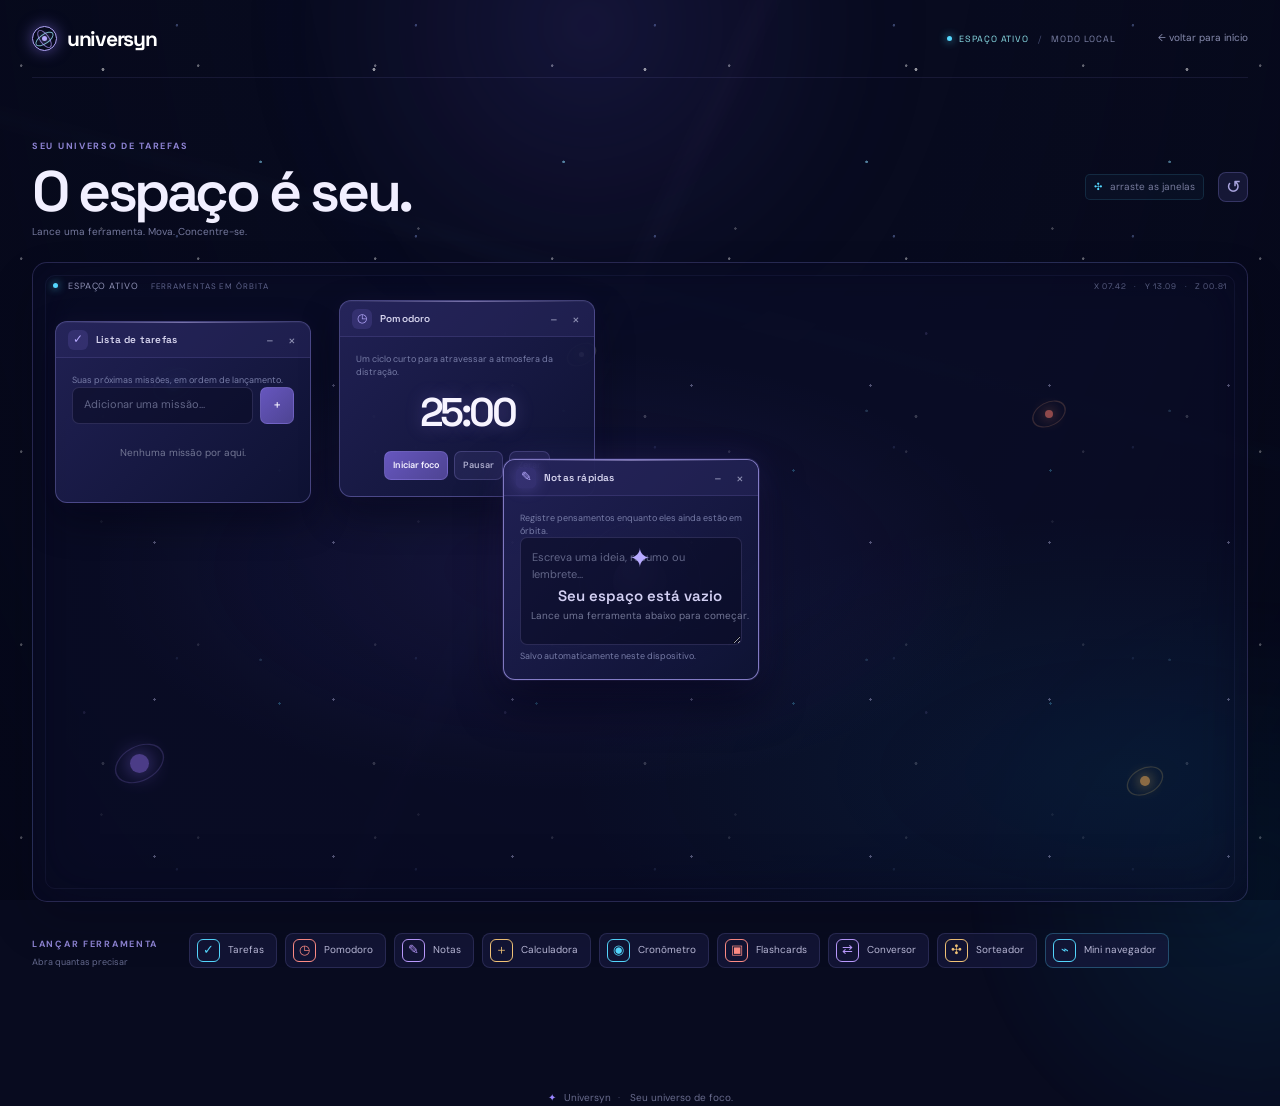
==== commit 7421b0f2: "fix: tornar landing e workspace funcionais" ====
--- a/workspace.html
+++ b/workspace.html
@@ -14,7 +14,7 @@
 <body class="workspace-page">
   <div class="ambient ambient-one" aria-hidden="true"></div><div class="ambient ambient-two" aria-hidden="true"></div><div class="stars stars-back" aria-hidden="true"></div><div class="stars stars-front" aria-hidden="true"></div>
   <div class="workspace-shell">
-    <nav class="landing-nav workspace-nav" aria-label="Navegação do workspace"><a class="brand" href="index.html" aria-label="Voltar ao início"><span class="brand-mark"><span></span></span><span>universyn</span></a><div class="workspace-nav-meta"><span><b class="signal-dot"></b> espaço ativo</span><span class="nav-divider">/</span><span>sem cadastro</span></div><a class="back-link" href="index.html">← voltar para início</a><button class="mobile-menu landing-mobile-menu" id="mobile-menu" aria-label="Abrir menu">☰</button></nav>
+    <nav class="landing-nav workspace-nav" aria-label="Navegação do workspace"><a class="brand" href="index.html" aria-label="Voltar ao início"><span class="brand-mark"><span></span></span><span>universyn</span></a><div class="workspace-nav-meta"><span><b class="signal-dot"></b> espaço ativo</span><span class="nav-divider">/</span><span>modo local</span></div><a class="back-link" href="index.html">← voltar para início</a><button class="mobile-menu landing-mobile-menu" id="mobile-menu" aria-label="Abrir menu">☰</button></nav>
     <main class="workspace-page-main">
       <section class="workspace-landing-section workspace-only" id="workspace"><div class="section-heading workspace-heading"><div><span class="eyebrow">SEU UNIVERSO DE TAREFAS</span><h1>O espaço é seu.</h1><p class="section-subtitle">Lance uma ferramenta. Mova. Concentre-se.</p></div><div class="workspace-tools"><span class="drag-hint"><span class="drag-cursor">✣</span> arraste as janelas</span><button class="icon-btn" id="reset-windows" aria-label="Reorganizar ferramentas" title="Reorganizar ferramentas">↺</button></div></div><div class="workspace-stage workspace-stage-landing workspace-stage-full" id="workspace-stage" aria-label="Área espacial para organizar suas ferramentas"><div class="stage-grid" aria-hidden="true"></div><div class="stage-sun" aria-hidden="true"><span></span></div><div class="stage-planets" aria-hidden="true"><i class="stage-planet planet-a"></i><i class="stage-planet planet-b"></i><i class="stage-planet planet-c"></i><i class="stage-planet planet-d"></i><i class="stage-planet planet-e"></i></div><div class="stage-label"><span class="signal-dot"></span> espaço ativo <small>ferramentas em órbita</small></div><div class="stage-coordinates">X 07.42 <span>·</span> Y 13.09 <span>·</span> Z 00.81</div><div class="window-layer" id="window-layer"></div><div class="empty-workspace" id="empty-workspace" hidden><span>✦</span><strong>Seu espaço está vazio</strong><p>Lance uma ferramenta abaixo para começar.</p></div></div><div class="workspace-launch-row" id="ferramentas"><div class="launch-title"><span class="eyebrow">LANÇAR FERRAMENTA</span><small>Abra quantas precisar</small></div><div class="launch-actions"><button class="launch-chip" data-open-tool="todo"><span class="launch-icon cyan">✓</span> Tarefas</button><button class="launch-chip" data-open-tool="pomodoro"><span class="launch-icon coral">◷</span> Pomodoro</button><button class="launch-chip" data-open-tool="notes"><span class="launch-icon purple">✎</span> Notas</button><button class="launch-chip" data-open-tool="calculator"><span class="launch-icon gold">＋</span> Calculadora</button><button class="launch-chip" data-open-tool="stopwatch"><span class="launch-icon cyan">◉</span> Cronômetro</button><button class="launch-chip" data-open-tool="flashcards"><span class="launch-icon coral">▣</span> Flashcards</button><button class="launch-chip" data-open-tool="converter"><span class="launch-icon purple">⇄</span> Conversor</button><button class="launch-chip" data-open-tool="randomizer"><span class="launch-icon gold">✣</span> Sorteador</button><button class="launch-chip launch-chip-browser" data-open-tool="browser"><span class="launch-icon cyan">⌁</span> Mini navegador</button></div></div><div class="window-dock" id="window-dock" aria-label="Ferramentas minimizadas"></div></section>
     </main>
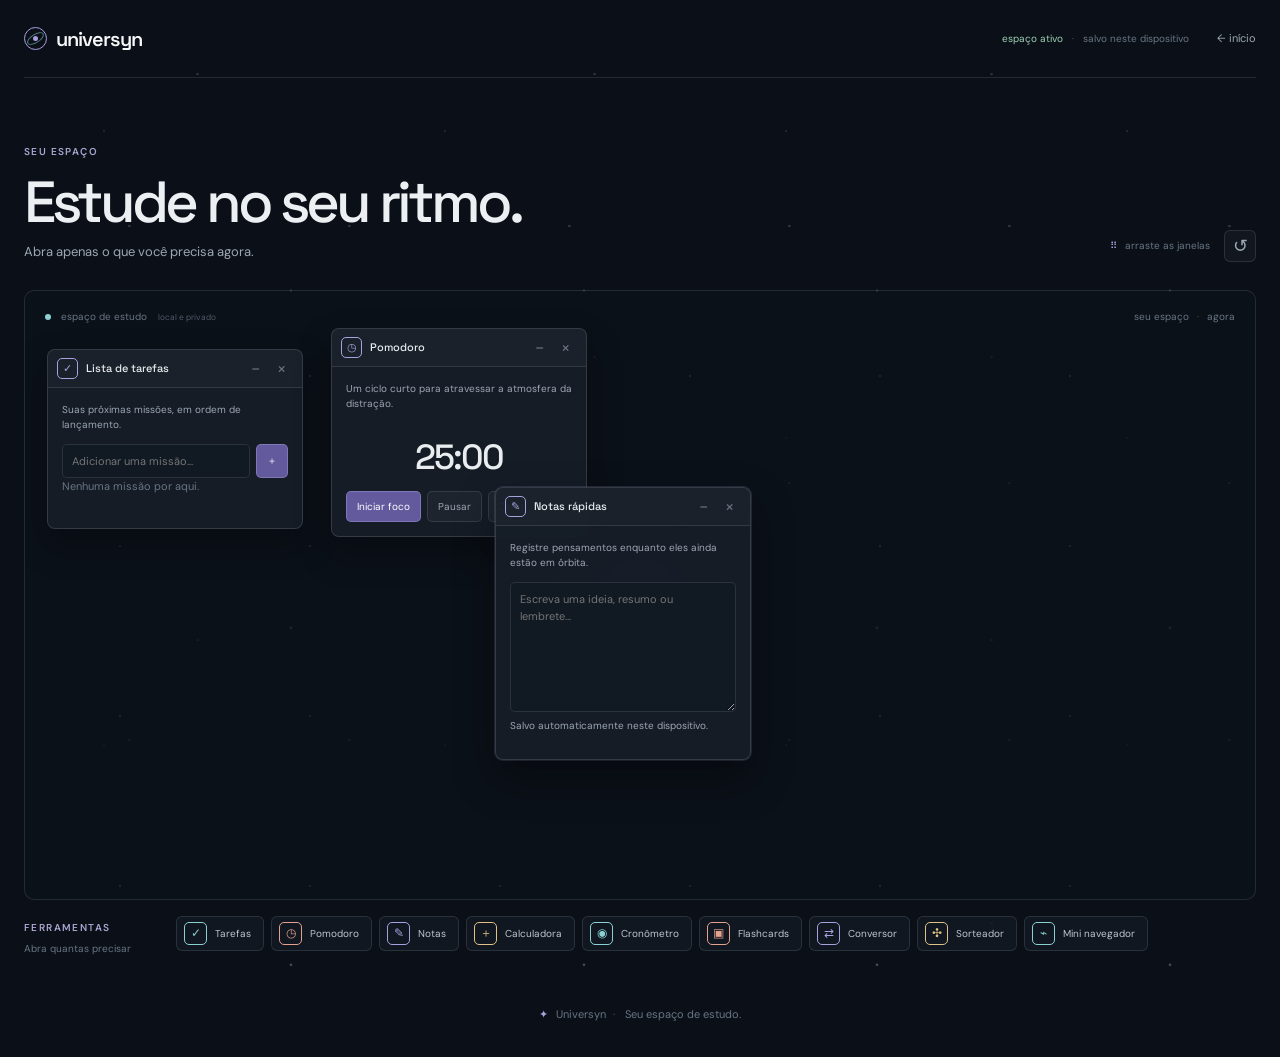
==== commit 381a11fd: "style: rebuild Universyn with a simpler study workspace" ====
--- a/workspace.html
+++ b/workspace.html
@@ -3,22 +3,25 @@
 <head>
   <meta charset="UTF-8">
   <meta name="viewport" content="width=device-width, initial-scale=1.0">
-  <meta name="theme-color" content="#080b1f">
-  <meta name="description" content="Universyn Workspace — seu espaço de foco e ferramentas.">
-  <title>Workspace — Universyn</title>
+  <meta name="theme-color" content="#0b1018">
+  <meta name="description" content="Workspace Universyn — ferramentas para estudar.">
+  <title>Seu espaço — Universyn</title>
   <link rel="preconnect" href="https://fonts.googleapis.com">
   <link rel="preconnect" href="https://fonts.gstatic.com" crossorigin>
-  <link href="https://fonts.googleapis.com/css2?family=DM+Sans:wght@400;500;600;700&family=Space+Grotesk:wght@500;600;700&display=swap" rel="stylesheet">
+  <link href="https://fonts.googleapis.com/css2?family=DM+Sans:wght@400;500;600&family=Space+Grotesk:wght@500;600&display=swap" rel="stylesheet">
   <link rel="stylesheet" href="style.css">
 </head>
 <body class="workspace-page">
-  <div class="ambient ambient-one" aria-hidden="true"></div><div class="ambient ambient-two" aria-hidden="true"></div><div class="stars stars-back" aria-hidden="true"></div><div class="stars stars-front" aria-hidden="true"></div>
+  <div class="stars stars-back" aria-hidden="true"></div><div class="stars stars-front" aria-hidden="true"></div>
   <div class="workspace-shell">
-    <nav class="landing-nav workspace-nav" aria-label="Navegação do workspace"><a class="brand" href="index.html" aria-label="Voltar ao início"><span class="brand-mark"><span></span></span><span>universyn</span></a><div class="workspace-nav-meta"><span><b class="signal-dot"></b> espaço ativo</span><span class="nav-divider">/</span><span>modo local</span></div><a class="back-link" href="index.html">← voltar para início</a><button class="mobile-menu landing-mobile-menu" id="mobile-menu" aria-label="Abrir menu">☰</button></nav>
+    <nav class="landing-nav workspace-nav" aria-label="Navegação do workspace"><a class="brand" href="index.html" aria-label="Voltar ao início"><span class="brand-mark"><span></span></span><span>universyn</span></a><div class="workspace-nav-meta"><span><b class="signal-dot"></b> espaço ativo</span><span class="nav-divider">·</span><span>salvo neste dispositivo</span></div><a class="back-link" href="index.html">← início</a><button class="mobile-menu" id="mobile-menu" aria-label="Abrir menu">☰</button></nav>
     <main class="workspace-page-main">
-      <section class="workspace-landing-section workspace-only" id="workspace"><div class="section-heading workspace-heading"><div><span class="eyebrow">SEU UNIVERSO DE TAREFAS</span><h1>O espaço é seu.</h1><p class="section-subtitle">Lance uma ferramenta. Mova. Concentre-se.</p></div><div class="workspace-tools"><span class="drag-hint"><span class="drag-cursor">✣</span> arraste as janelas</span><button class="icon-btn" id="reset-windows" aria-label="Reorganizar ferramentas" title="Reorganizar ferramentas">↺</button></div></div><div class="workspace-stage workspace-stage-landing workspace-stage-full" id="workspace-stage" aria-label="Área espacial para organizar suas ferramentas"><div class="stage-grid" aria-hidden="true"></div><div class="stage-sun" aria-hidden="true"><span></span></div><div class="stage-planets" aria-hidden="true"><i class="stage-planet planet-a"></i><i class="stage-planet planet-b"></i><i class="stage-planet planet-c"></i><i class="stage-planet planet-d"></i><i class="stage-planet planet-e"></i></div><div class="stage-label"><span class="signal-dot"></span> espaço ativo <small>ferramentas em órbita</small></div><div class="stage-coordinates">X 07.42 <span>·</span> Y 13.09 <span>·</span> Z 00.81</div><div class="window-layer" id="window-layer"></div><div class="empty-workspace" id="empty-workspace" hidden><span>✦</span><strong>Seu espaço está vazio</strong><p>Lance uma ferramenta abaixo para começar.</p></div></div><div class="workspace-launch-row" id="ferramentas"><div class="launch-title"><span class="eyebrow">LANÇAR FERRAMENTA</span><small>Abra quantas precisar</small></div><div class="launch-actions"><button class="launch-chip" data-open-tool="todo"><span class="launch-icon cyan">✓</span> Tarefas</button><button class="launch-chip" data-open-tool="pomodoro"><span class="launch-icon coral">◷</span> Pomodoro</button><button class="launch-chip" data-open-tool="notes"><span class="launch-icon purple">✎</span> Notas</button><button class="launch-chip" data-open-tool="calculator"><span class="launch-icon gold">＋</span> Calculadora</button><button class="launch-chip" data-open-tool="stopwatch"><span class="launch-icon cyan">◉</span> Cronômetro</button><button class="launch-chip" data-open-tool="flashcards"><span class="launch-icon coral">▣</span> Flashcards</button><button class="launch-chip" data-open-tool="converter"><span class="launch-icon purple">⇄</span> Conversor</button><button class="launch-chip" data-open-tool="randomizer"><span class="launch-icon gold">✣</span> Sorteador</button><button class="launch-chip launch-chip-browser" data-open-tool="browser"><span class="launch-icon cyan">⌁</span> Mini navegador</button></div></div><div class="window-dock" id="window-dock" aria-label="Ferramentas minimizadas"></div></section>
+      <section class="workspace-only" id="workspace"><div class="section-heading workspace-heading"><div><span class="eyebrow">SEU ESPAÇO</span><h1>Estude no seu ritmo.</h1><p class="section-subtitle">Abra apenas o que você precisa agora.</p></div><div class="workspace-tools"><span class="drag-hint"><span class="drag-cursor">⠿</span> arraste as janelas</span><button class="icon-btn" id="reset-windows" aria-label="Reorganizar ferramentas" title="Reorganizar ferramentas">↺</button></div></div>
+        <div class="workspace-stage workspace-stage-full" id="workspace-stage" aria-label="Área para organizar suas ferramentas"><div class="stage-grid" aria-hidden="true"></div><div class="stage-sun" aria-hidden="true"><span></span></div><div class="stage-label"><span class="signal-dot"></span> espaço de estudo <small>local e privado</small></div><div class="stage-coordinates">seu espaço <span>·</span> agora</div><div class="window-layer" id="window-layer"></div><div class="empty-workspace" id="empty-workspace" hidden><span>✦</span><strong>Seu espaço está vazio</strong><p>Lance uma ferramenta abaixo para começar.</p></div></div>
+        <div class="workspace-launch-row" id="ferramentas"><div class="launch-title"><span class="eyebrow">FERRAMENTAS</span><small>Abra quantas precisar</small></div><div class="launch-actions"><button class="launch-chip" data-open-tool="todo"><span class="launch-icon cyan">✓</span> Tarefas</button><button class="launch-chip" data-open-tool="pomodoro"><span class="launch-icon coral">◷</span> Pomodoro</button><button class="launch-chip" data-open-tool="notes"><span class="launch-icon purple">✎</span> Notas</button><button class="launch-chip" data-open-tool="calculator"><span class="launch-icon gold">＋</span> Calculadora</button><button class="launch-chip" data-open-tool="stopwatch"><span class="launch-icon cyan">◉</span> Cronômetro</button><button class="launch-chip" data-open-tool="flashcards"><span class="launch-icon coral">▣</span> Flashcards</button><button class="launch-chip" data-open-tool="converter"><span class="launch-icon purple">⇄</span> Conversor</button><button class="launch-chip" data-open-tool="randomizer"><span class="launch-icon gold">✣</span> Sorteador</button><button class="launch-chip" data-open-tool="browser"><span class="launch-icon cyan">⌁</span> Mini navegador</button></div></div><div class="window-dock" id="window-dock" aria-label="Ferramentas minimizadas"></div>
+      </section>
     </main>
-    <footer><a href="index.html"><span class="footer-mark">✦</span> Universyn</a><span>·</span> Seu universo de foco.</footer>
+    <footer><a href="index.html"><span class="footer-mark">✦</span> Universyn</a><span>·</span> Seu espaço de estudo.</footer>
   </div>
   <div class="toast" id="toast" role="status" aria-live="polite"></div><script src="script.js"></script>
 </body>
--- a/style.css
+++ b/style.css
@@ -1,586 +1,12 @@
-@import url('https://fonts.googleapis.com/css2?family=DM+Sans:wght@400;500;600;700&family=Space+Grotesk:wght@500;600;700&display=swap');
+@import url('https://fonts.googleapis.com/css2?family=DM+Sans:wght@400;500;600&family=Space+Grotesk:wght@500;600&display=swap');
 
-:root {
-  --ink: #f5f4ff;
-  --muted: #9294b8;
-  --subtle: #64678f;
-  --line: rgba(164, 161, 255, .14);
-  --panel: rgba(18, 21, 55, .66);
-  --panel-strong: rgba(23, 26, 67, .94);
-  --violet: #9a86ff;
-  --violet-bright: #b7aaff;
-  --cyan: #55d8ff;
-  --coral: #ff8d86;
-  --gold: #f3c478;
-  --green: #82e6b1;
-  --sidebar-width: 238px;
-  --ease-out: cubic-bezier(.23, 1, .32, 1);
-  --ease-in-out: cubic-bezier(.77, 0, .175, 1);
-}
-
-* { box-sizing: border-box; }
-html { scroll-behavior: smooth; }
-body {
-  margin: 0;
-  min-width: 320px;
-  background: #080b1f;
-  color: var(--ink);
-  font-family: 'DM Sans', sans-serif;
-  font-size: 14px;
-  line-height: 1.45;
-  overflow-x: hidden;
-}
-button, input, textarea { font: inherit; }
-button, a { -webkit-tap-highlight-color: transparent; }
-button { cursor: pointer; }
-a { color: inherit; text-decoration: none; }
-
-.ambient, .stars { position: fixed; pointer-events: none; z-index: -2; }
-.ambient { border-radius: 999px; filter: blur(8px); opacity: .7; }
-.ambient-one { width: 54vw; height: 54vw; left: 19vw; top: -25vw; background: radial-gradient(circle, rgba(78, 63, 167, .27), rgba(24, 24, 77, .08) 55%, transparent 70%); }
-.ambient-two { width: 48vw; height: 48vw; right: -22vw; bottom: -23vw; background: radial-gradient(circle, rgba(0, 151, 202, .16), transparent 68%); }
-.stars { inset: 0; opacity: .55; background-repeat: repeat; }
-.stars-back { z-index: -3; background-image: radial-gradient(circle at 12% 34%, rgba(255,255,255,.75) 0 1px, transparent 1.5px), radial-gradient(circle at 74% 12%, rgba(151,178,255,.65) 0 1px, transparent 1.5px), radial-gradient(circle at 32% 78%, rgba(255,255,255,.45) 0 1px, transparent 1.5px); background-size: 177px 193px, 239px 211px, 317px 293px; }
-.stars-front { z-index: -1; opacity: .7; background-image: radial-gradient(circle at 38% 20%, rgba(255,255,255,.8) 0 1.2px, transparent 1.8px), radial-gradient(circle at 86% 65%, rgba(141,221,255,.8) 0 1px, transparent 1.6px), radial-gradient(circle at 20% 88%, rgba(189,170,255,.6) 0 1px, transparent 1.7px); background-size: 271px 347px, 303px 249px, 421px 379px; animation: star-drift 22s linear infinite; }
-@keyframes star-drift { to { transform: translate3d(-20px, 14px, 0); } }
-
-.app-shell { display: flex; min-height: 100vh; position: relative; }
-.sidebar { width: var(--sidebar-width); min-height: 100vh; padding: 34px 17px 20px; display: flex; flex-direction: column; border-right: 1px solid rgba(165, 156, 255, .1); background: linear-gradient(180deg, rgba(10, 13, 40, .86), rgba(8, 11, 31, .54)); backdrop-filter: blur(22px); position: fixed; inset: 0 auto 0 0; z-index: 20; }
-.sidebar-top { display: flex; align-items: center; justify-content: space-between; padding: 0 13px; }
-.brand { display: inline-flex; align-items: center; gap: 10px; color: #fff; font: 700 21px 'Space Grotesk', sans-serif; letter-spacing: -.06em; }
-.brand-mark { width: 25px; height: 25px; display: grid; place-items: center; border: 1.5px solid var(--violet-bright); border-radius: 50%; box-shadow: 0 0 15px rgba(148, 125, 255, .5); position: relative; }
-.brand-mark::before, .brand-mark::after { content: ''; position: absolute; width: 19px; height: 8px; border: 1px solid rgba(159, 239, 255, .75); border-radius: 50%; transform: rotate(-35deg); }
-.brand-mark::after { transform: rotate(55deg); border-color: rgba(178, 153, 255, .7); }
-.brand-mark span { width: 5px; height: 5px; border-radius: 50%; background: var(--violet-bright); box-shadow: 0 0 7px var(--violet-bright); }
-.sidebar-label { color: #62658a; font-size: 10px; font-weight: 700; letter-spacing: .14em; text-transform: uppercase; margin: 58px 13px 13px; }
-.nav-list { display: grid; gap: 5px; }
-.nav-link { color: #898cad; display: flex; align-items: center; gap: 13px; width: 100%; min-height: 43px; padding: 0 13px; border: 0; border-radius: 10px; background: transparent; text-align: left; transition: background .18s ease-out, color .18s ease-out, transform .18s ease-out; }
-.nav-link:hover { color: #e4e1ff; background: rgba(126, 110, 229, .1); }
-.nav-link:active { transform: scale(.98); }
-.nav-link.active { color: #fff; background: linear-gradient(90deg, rgba(119, 102, 222, .23), rgba(95, 86, 173, .09)); box-shadow: inset 2px 0 0 var(--violet); }
-.nav-icon { width: 18px; color: #8582bb; font-size: 17px; text-align: center; }
-.nav-link.active .nav-icon { color: var(--violet-bright); }
-.sidebar-bottom { margin-top: auto; }
-.mini-card { display: flex; align-items: center; gap: 10px; margin: 0 5px 16px; padding: 13px 11px; border: 1px solid rgba(128, 120, 210, .16); background: rgba(28, 30, 72, .45); border-radius: 12px; }
-.status-dot, .signal-dot, .live-pill b { display: inline-block; width: 6px; height: 6px; flex: 0 0 auto; border-radius: 50%; background: var(--green); box-shadow: 0 0 11px var(--green); }
-.mini-card strong, .mini-card small { display: block; }
-.mini-card strong { color: #d4d2ee; font-size: 11px; font-weight: 600; }
-.mini-card small { margin-top: 2px; color: #74779b; font-size: 9px; }
-.nav-link.ghost { color: #74779a; }
-.close-sidebar { display: none; border: 0; background: none; color: #9b9cc0; font-size: 27px; }
-
-.main-content { width: min(1160px, calc(100% - var(--sidebar-width))); margin-left: var(--sidebar-width); padding: 0 54px 36px; }
-.topbar { min-height: 90px; display: flex; align-items: center; justify-content: space-between; border-bottom: 1px solid rgba(164, 161, 255, .1); }
-.breadcrumb { color: #73769e; font-size: 11px; letter-spacing: .03em; }
-.breadcrumb span { color: #acadd0; }
-.breadcrumb i { margin: 0 9px; color: #45486d; font-style: normal; }
-.top-actions { display: flex; align-items: center; gap: 19px; }
-.date-label { color: #7c7fa5; font-size: 11px; text-transform: capitalize; }
-
-.mobile-menu { display: none; border: 0; color: #d5d2f5; background: transparent; font-size: 20px; }
-
-.hero-section { min-height: 350px; display: flex; align-items: center; justify-content: space-between; gap: 30px; padding: 55px 15px 30px; }
-.hero-copy { max-width: 560px; }
-.eyebrow { color: #8d83d3; font-size: 9px; font-weight: 700; letter-spacing: .19em; text-transform: uppercase; }
-.spark { color: var(--violet-bright); font-size: 13px; margin-right: 6px; }
-.live-pill { display: inline-flex; align-items: center; gap: 5px; margin-left: 10px; color: #7cdab1; font-size: 8px; font-weight: 600; letter-spacing: .05em; text-transform: lowercase; vertical-align: 1px; }
-.live-pill b { width: 4px; height: 4px; }
-h1, h2, h3, p { margin: 0; }
-h1 { margin-top: 15px; color: #f8f7ff; font: 700 clamp(39px, 5vw, 62px)/1.01 'Space Grotesk', sans-serif; letter-spacing: -.08em; }
-h1 em { color: #a99df6; font-style: normal; }
-.hero-copy > p { max-width: 425px; margin-top: 20px; color: #9294b7; font-size: 13px; line-height: 1.7; }
-.hero-actions { display: flex; align-items: center; gap: 22px; margin-top: 27px; }
-.primary-btn { min-height: 42px; padding: 0 17px; border: 1px solid rgba(190, 182, 255, .25); border-radius: 8px; color: #faf9ff; background: linear-gradient(135deg, #7867d5, #5849ad); font-size: 12px; font-weight: 600; box-shadow: 0 8px 22px rgba(73, 57, 181, .22), inset 0 1px 0 rgba(255,255,255,.18); transition: transform .16s var(--ease-out), box-shadow .16s ease-out; }
-.primary-btn:hover { transform: translateY(-2px); box-shadow: 0 11px 28px rgba(73, 57, 181, .34), inset 0 1px 0 rgba(255,255,255,.18); }
-.primary-btn:active, .icon-btn:active, .tool-link:active { transform: scale(.97); }
-.primary-btn span { margin-left: 12px; color: #d7d0ff; font-size: 16px; }
-.text-link { color: #a4a2bf; font-size: 11px; transition: color .18s ease-out; }
-.text-link:hover { color: #e3defe; }
-.text-link span { margin-left: 5px; color: var(--violet-bright); }
-
-.hero-orbit { width: 290px; height: 230px; flex: 0 0 auto; position: relative; margin: 0 54px 0 0; }
-.orbit-ring { position: absolute; left: 50%; top: 50%; border: 1px solid rgba(150, 138, 255, .25); border-radius: 50%; transform: translate(-50%, -50%) rotate(-24deg); }
-.ring-outer { width: 268px; height: 103px; }
-.ring-inner { width: 194px; height: 79px; border-color: rgba(93, 209, 255, .25); transform: translate(-50%, -50%) rotate(28deg); }
-.orbit-core { position: absolute; left: 50%; top: 50%; width: 108px; height: 108px; display: flex; flex-direction: column; align-items: center; justify-content: center; border: 1px solid rgba(186, 172, 255, .43); border-radius: 50%; background: radial-gradient(circle at 42% 35%, rgba(113, 93, 218, .55), rgba(32, 34, 94, .95) 68%); box-shadow: 0 0 35px rgba(96, 75, 208, .27), inset 0 0 20px rgba(187, 173, 255, .13); transform: translate(-50%, -50%); z-index: 2; }
-.orbit-core::before { content: ''; position: absolute; inset: 8px; border: 1px solid rgba(220, 214, 255, .12); border-radius: inherit; }
-.orbit-core span { color: #aaa5da; font-size: 8px; letter-spacing: .08em; text-transform: uppercase; }
-.orbit-core strong { margin: 1px 0 -3px; font: 600 37px 'Space Grotesk'; letter-spacing: -.08em; }
-.orbit-core strong span { color: var(--violet-bright); font: inherit; }
-.orbit-core small { color: #79e1b6; font-size: 8px; }
-.planet { width: 16px; height: 16px; position: absolute; border-radius: 50%; background: linear-gradient(135deg, #4bd9f4, #27408e); box-shadow: 0 0 16px rgba(71, 215, 246, .75); }
-.planet-small { left: 29px; top: 76px; }
-.orbit-dot { width: 6px; height: 6px; position: absolute; border-radius: 50%; z-index: 3; }
-.dot-violet { right: 26px; top: 54px; background: var(--violet-bright); box-shadow: 0 0 12px var(--violet-bright); }
-.dot-cyan { left: 76px; bottom: 28px; background: var(--cyan); box-shadow: 0 0 12px var(--cyan); }
-.orbit-caption { position: absolute; color: #c8c4ef; font: 600 12px 'Space Grotesk'; }
-.orbit-caption small { display: block; margin-top: 2px; color: #74779c; font: 400 9px 'DM Sans'; }
-.caption-one { left: -6px; top: 23px; text-align: right; }
-.caption-two { right: -2px; bottom: 29px; }
-
-.stats-grid { display: grid; grid-template-columns: repeat(3, 1fr); gap: 13px; padding: 10px 0 47px; }
-.stat-card { min-height: 92px; display: flex; align-items: center; gap: 14px; padding: 18px 19px; border: 1px solid var(--line); border-radius: 13px; background: linear-gradient(130deg, rgba(27, 29, 72, .72), rgba(16, 19, 49, .48)); position: relative; overflow: hidden; transition: border-color .2s ease-out, transform .2s ease-out; }
-.stat-card:hover { transform: translateY(-2px); border-color: rgba(170, 158, 255, .3); }
-.stat-glow { position: absolute; width: 85px; height: 85px; right: -28px; bottom: -47px; border-radius: 50%; filter: blur(13px); opacity: .4; }
-.stat-violet .stat-glow { background: var(--violet); }
-.stat-cyan .stat-glow { background: var(--cyan); }
-.stat-orange .stat-glow { background: var(--coral); }
-.stat-icon { width: 36px; height: 36px; display: grid; place-items: center; border: 1px solid currentColor; border-radius: 10px; font-size: 19px; flex: 0 0 auto; }
-.stat-violet .stat-icon { color: var(--violet-bright); background: rgba(138, 118, 248, .1); }
-.stat-cyan .stat-icon { color: var(--cyan); background: rgba(83, 209, 246, .08); }
-.stat-orange .stat-icon { color: var(--coral); background: rgba(255, 135, 128, .08); }
-.stat-card span:not(.stat-glow) { display: block; color: #8d90b3; font-size: 10px; }
-.stat-card strong { display: block; color: #ecebff; font: 600 23px 'Space Grotesk'; letter-spacing: -.05em; }
-.stat-card small { color: #757899; font-size: 9px; }
-.stat-card small.positive { color: #72dbac; }
-
-.section-heading { display: flex; align-items: end; justify-content: space-between; gap: 20px; margin-bottom: 19px; }
-h2 { margin-top: 6px; color: #eeeefe; font: 600 21px 'Space Grotesk'; letter-spacing: -.05em; }
-.workspace-section { scroll-margin-top: 30px; }
-.workspace-heading { align-items: center; }
-.workspace-tools { display: flex; align-items: center; gap: 14px; }
-.drag-hint { color: #777b9d; font-size: 10px; }
-.drag-cursor { margin-right: 5px; color: var(--cyan); }
-.icon-btn { width: 30px; height: 30px; display: grid; place-items: center; border: 1px solid rgba(151, 143, 239, .25); border-radius: 8px; color: #a9a4de; background: rgba(55, 53, 111, .32); font-size: 18px; transition: background .18s ease-out, transform .16s var(--ease-out); }
-.icon-btn:hover { background: rgba(105, 88, 198, .27); }
-.workspace-stage { height: 354px; border: 1px solid rgba(153, 147, 242, .2); border-radius: 15px; background: radial-gradient(ellipse at 43% 48%, rgba(59, 50, 137, .22), transparent 47%), radial-gradient(ellipse at 90% 80%, rgba(10, 130, 172, .1), transparent 36%), rgba(11, 14, 42, .65); box-shadow: inset 0 0 55px rgba(5, 6, 25, .5), 0 22px 45px rgba(2, 4, 18, .18); overflow: hidden; position: relative; }
-.workspace-stage::before { content: ''; position: absolute; inset: 0; opacity: .5; background-image: radial-gradient(circle, rgba(211, 209, 255, .7) 0 1px, transparent 1.4px), radial-gradient(circle, rgba(94, 212, 255, .55) 0 1px, transparent 1.3px); background-position: 32px 44px, 118px 91px; background-size: 179px 157px, 257px 233px; }
-.stage-grid { position: absolute; inset: -50%; opacity: .21; background-image: linear-gradient(rgba(143, 133, 234, .18) 1px, transparent 1px), linear-gradient(90deg, rgba(143, 133, 234, .18) 1px, transparent 1px); background-size: 44px 44px; transform: perspective(320px) rotateX(64deg) translateY(150px); transform-origin: center bottom; }
-.stage-sun { position: absolute; left: 50%; top: 50%; width: 122px; height: 122px; border: 1px solid rgba(160, 143, 255, .17); border-radius: 50%; transform: translate(-50%, -50%); }
-.stage-sun::before, .stage-sun::after { content: ''; position: absolute; inset: -22px; border: 1px solid rgba(99, 211, 246, .12); border-radius: 50%; transform: rotate(28deg) scaleY(.38); }
-.stage-sun::after { inset: -53px; border-color: rgba(167, 135, 255, .1); transform: rotate(-30deg) scaleY(.35); }
-.stage-sun span { position: absolute; inset: 33px; border-radius: 50%; background: radial-gradient(circle at 35% 30%, #8979de, #3c337f 52%, #1a1b52 78%); box-shadow: 0 0 50px rgba(105, 90, 225, .46), 0 0 90px rgba(80, 57, 200, .2); }
-.stage-label { position: absolute; top: 17px; left: 20px; color: #8f91b5; font-size: 9px; letter-spacing: .1em; text-transform: uppercase; z-index: 2; }
-.stage-label small { margin-left: 9px; color: #5f638b; font-size: 8px; }
-.signal-dot { width: 5px; height: 5px; margin-right: 7px; vertical-align: 1px; background: var(--cyan); box-shadow: 0 0 8px var(--cyan); }
-.window-layer { position: absolute; inset: 0; z-index: 4; }
-.window-dock { min-height: 0; display: flex; flex-wrap: wrap; gap: 8px; margin-top: 10px; }
-.window-dock:empty { display: none; }
-.dock-item { min-height: 28px; display: inline-flex; align-items: center; gap: 7px; padding: 0 10px; border: 1px solid rgba(151, 143, 239, .22); border-radius: 7px; color: #b9b6df; background: rgba(35, 35, 79, .72); font-size: 10px; transition: background .18s ease-out, color .18s ease-out; }
-.dock-item:hover { color: #fff; background: rgba(89, 74, 165, .58); }
-.dock-item span { color: var(--violet-bright); }
-.empty-workspace { position: absolute; inset: 0; z-index: 3; display: flex; align-items: center; justify-content: center; flex-direction: column; color: #8588ab; text-align: center; }
-.empty-workspace > span { color: var(--violet-bright); font-size: 26px; }
-.empty-workspace strong { margin-top: 8px; color: #d3d0f3; font: 600 15px 'Space Grotesk'; }
-.empty-workspace p { max-width: 230px; margin-top: 4px; color: #727695; font-size: 10px; }
-
-.tool-window { width: 256px; min-height: 182px; position: absolute; border: 1px solid rgba(168, 158, 255, .32); border-radius: 12px; background: linear-gradient(135deg, rgba(34, 34, 86, .95), rgba(15, 19, 52, .94)); box-shadow: 0 17px 37px rgba(1, 2, 14, .44), inset 0 1px 0 rgba(255,255,255,.07), 0 0 25px rgba(109, 89, 216, .08); overflow: hidden; transform-origin: center; animation: window-in .28s var(--ease-out) both; transition: box-shadow .18s ease-out, border-color .18s ease-out, opacity .18s ease-out; }
-.tool-window:hover { border-color: rgba(176, 163, 255, .48); }
-.tool-window.is-active { border-color: rgba(180, 168, 255, .68); box-shadow: 0 22px 43px rgba(1, 2, 14, .54), 0 0 0 1px rgba(154, 134, 255, .15), 0 0 34px rgba(109, 89, 216, .16); }
-.tool-window.is-minimized { display: none; }
-@keyframes window-in { from { opacity: 0; transform: scale(.96) translateY(7px); } to { opacity: 1; transform: scale(1) translateY(0); } }
-.window-bar { height: 36px; display: flex; align-items: center; gap: 8px; padding: 0 9px 0 12px; border-bottom: 1px solid rgba(162, 152, 244, .14); background: rgba(43, 41, 99, .42); user-select: none; cursor: grab; }
-.window-bar:active { cursor: grabbing; }
-.window-symbol { width: 20px; height: 20px; display: grid; place-items: center; border-radius: 6px; color: var(--violet-bright); background: rgba(142, 121, 244, .15); font-size: 12px; }
-.window-title { flex: 1; color: #d7d5ef; font: 600 10px 'Space Grotesk'; letter-spacing: .02em; }
-.window-controls { display: flex; gap: 4px; }
-.window-control { width: 18px; height: 18px; display: grid; place-items: center; padding: 0; border: 0; border-radius: 5px; color: #8e90b3; background: transparent; font-size: 14px; line-height: 1; }
-.window-control:hover { color: #fff; background: rgba(255,255,255,.1); }
-.window-control.close:hover { color: #ffaaa9; background: rgba(255, 103, 127, .13); }
-.window-content { padding: 16px; }
-.window-kicker { color: #777ca7; font-size: 9px; line-height: 1.4; }
-.window-content form { display: flex; gap: 7px; margin-bottom: 10px; }
-.field { width: 100%; min-height: 37px; padding: 0 11px; border: 1px solid rgba(153, 147, 224, .2); border-radius: 7px; outline: none; color: #e8e6ff; background: rgba(8, 11, 33, .53); font-size: 11px; transition: border-color .18s ease-out, box-shadow .18s ease-out; }
-.field::placeholder { color: #626688; }
-.field:focus { border-color: rgba(157, 139, 255, .62); box-shadow: 0 0 0 3px rgba(133, 111, 255, .1); }
-.notes { min-height: 108px; padding: 11px; resize: vertical; line-height: 1.55; }
-.modal-btn, .secondary-btn { min-height: 36px; padding: 0 11px; border: 1px solid rgba(174, 160, 255, .22); border-radius: 7px; color: #f4f1ff; background: linear-gradient(135deg, #6656be, #4e4493); font-size: 10px; font-weight: 600; white-space: nowrap; }
-.modal-btn:hover { background: linear-gradient(135deg, #7967d4, #5d4fb0); }
-.secondary-btn { color: #b0b0d1; background: rgba(70, 66, 129, .3); }
-.secondary-btn:hover { color: #fff; background: rgba(92, 84, 167, .4); }
-.todo-row { min-height: 33px; display: flex; align-items: center; gap: 8px; padding: 4px 0; border-bottom: 1px solid rgba(155, 148, 225, .1); }
-.todo-row:last-child { border-bottom: 0; }
-.todo-row input { accent-color: var(--violet); }
-.todo-row span { flex: 1; color: #c8c7e4; font-size: 11px; }
-.todo-row.done span { color: #787b9a; text-decoration: line-through; }
-.todo-row button { border: 0; color: #757798; background: transparent; font-size: 16px; }
-.todo-row button:hover { color: #ff999d; }
-.empty-message { color: #727694; font-size: 10px; text-align: center; padding: 12px 0 2px; }
-.timer { padding: 9px 0 13px; color: #f7f4ff; font: 600 40px 'Space Grotesk'; letter-spacing: -.08em; text-align: center; text-shadow: 0 0 18px rgba(166, 143, 255, .28); }
-.timer-actions { display: flex; gap: 6px; justify-content: center; }
-.timer-actions button { min-height: 29px; padding: 0 8px; font-size: 9px; }
-.calc-display { margin-bottom: 9px; color: #e9e5ff; font: 600 17px 'Space Grotesk'; text-align: right; }
-.calc-grid { display: grid; grid-template-columns: repeat(4, 1fr); gap: 5px; }
-.calc-grid button { min-height: 27px; padding: 0; border: 1px solid rgba(140, 134, 208, .17); border-radius: 6px; color: #b9b9d8; background: rgba(71, 66, 134, .25); font-size: 10px; }
-.calc-grid button:hover { color: #fff; background: rgba(110, 92, 196, .46); }
-
-.tools-section { padding-top: 61px; scroll-margin-top: 20px; }
-.search-wrap { width: 166px; height: 31px; display: flex; align-items: center; gap: 7px; padding: 0 10px; border: 1px solid rgba(150, 145, 223, .18); border-radius: 7px; background: rgba(22, 24, 60, .44); }
-.search-wrap span { color: #787c9f; font-size: 17px; }
-.search-wrap input { width: 100%; border: 0; outline: 0; color: #cfcced; background: transparent; font-size: 10px; }
-.search-wrap input::placeholder { color: #66698b; }
-.tools-grid { display: grid; grid-template-columns: repeat(4, 1fr); gap: 12px; }
-.tool-card { min-height: 180px; display: flex; flex-direction: column; padding: 17px 17px 15px; border: 1px solid rgba(146, 140, 217, .15); border-radius: 12px; background: linear-gradient(135deg, rgba(28, 29, 73, .66), rgba(15, 19, 48, .5)); transition: transform .22s var(--ease-out), border-color .22s ease-out, background .22s ease-out; }
-.tool-card:hover { transform: translateY(-4px); border-color: rgba(170, 157, 255, .4); background: linear-gradient(135deg, rgba(43, 40, 98, .78), rgba(17, 21, 55, .63)); }
-.tool-card.featured { border-color: rgba(222, 124, 143, .26); background: linear-gradient(135deg, rgba(56, 34, 84, .67), rgba(23, 21, 61, .55)); }
-.tool-top { display: flex; align-items: center; justify-content: space-between; }
-.tool-symbol { width: 32px; height: 32px; display: grid; place-items: center; border: 1px solid currentColor; border-radius: 9px; font-size: 18px; }
-.tool-symbol.coral { color: var(--coral); background: rgba(255, 133, 129, .09); }
-.tool-symbol.cyan { color: var(--cyan); background: rgba(83, 207, 247, .07); }
-.tool-symbol.purple { color: #bb9bff; background: rgba(160, 120, 255, .08); }
-.tool-symbol.gold { color: var(--gold); background: rgba(241, 191, 108, .08); }
-.card-arrow { color: #72759a; font-size: 17px; transition: transform .18s ease-out, color .18s ease-out; }
-.tool-card:hover .card-arrow { color: #c1b8ff; transform: translate(2px, -2px); }
-.tool-card h3 { margin-top: 20px; color: #edeaff; font: 600 14px 'Space Grotesk'; }
-.tool-card p { min-height: 35px; margin-top: 6px; color: #8487a9; font-size: 10px; line-height: 1.55; }
-.tool-link { align-self: flex-start; margin-top: auto; padding: 8px 0 0; border: 0; color: #aaa4e3; background: transparent; font-size: 10px; transition: color .18s ease-out, transform .16s var(--ease-out); }
-.tool-link span { padding-left: 8px; color: var(--violet-bright); }
-.tool-link:hover { color: #eeebff; }
-
-.bottom-grid { display: grid; grid-template-columns: .92fr 1.08fr; gap: 13px; padding-top: 61px; scroll-margin-top: 20px; }
-.quote-card, .agenda-card { min-height: 190px; border: 1px solid rgba(146, 140, 217, .15); border-radius: 13px; background: linear-gradient(140deg, rgba(29, 30, 77, .68), rgba(13, 17, 44, .5)); }
-.quote-card { padding: 20px 22px; position: relative; overflow: hidden; }
-.quote-card::after { content: ''; position: absolute; width: 170px; height: 170px; right: -85px; bottom: -84px; border-radius: 50%; background: rgba(119, 99, 236, .24); filter: blur(22px); }
-.quote-stars { color: rgba(174, 155, 255, .7); font-size: 10px; letter-spacing: 5px; }
-.quote-mark { display: block; margin-top: 15px; color: #9d90eb; font: 600 35px 'Space Grotesk'; line-height: .6; }
-.quote-card p { max-width: 260px; margin-top: 11px; color: #d1cff0; font: 500 15px/1.42 'Space Grotesk'; letter-spacing: -.03em; }
-.quote-author { display: block; margin-top: 13px; color: #7c7fa2; font-size: 9px; }
-.agenda-card { padding: 20px 22px; }
-.section-heading.compact { margin-bottom: 16px; }
-.section-heading.compact h2 { font-size: 17px; }
-.agenda-item { min-height: 48px; display: grid; grid-template-columns: 39px 3px 1fr; align-items: center; gap: 11px; }
-.agenda-time { color: #a8a6c7; font: 600 10px 'Space Grotesk'; }
-.agenda-line { width: 3px; height: 27px; border-radius: 4px; }
-.blue-line { background: var(--cyan); box-shadow: 0 0 10px rgba(85, 216, 255, .32); }
-.purple-line { background: var(--violet); box-shadow: 0 0 10px rgba(154, 134, 255, .32); }
-.agenda-item strong, .agenda-item small { display: block; }
-.agenda-item strong { color: #d3d1ed; font-size: 11px; font-weight: 600; }
-.agenda-item small { margin-top: 2px; color: #747797; font-size: 9px; }
-footer { padding: 52px 0 0; color: #686b8c; font-size: 10px; text-align: center; }
-footer span:not(.footer-mark) { margin: 0 7px; color: #454866; }
-.footer-mark { margin-right: 5px; color: var(--violet); }
-.toast { position: fixed; left: 50%; bottom: 24px; z-index: 50; padding: 10px 15px; border: 1px solid rgba(170, 159, 255, .3); border-radius: 8px; color: #ebe8ff; background: rgba(28, 27, 68, .94); box-shadow: 0 13px 27px rgba(0,0,0,.25); font-size: 11px; opacity: 0; pointer-events: none; transform: translate(-50%, 10px); transition: opacity .2s var(--ease-out), transform .2s var(--ease-out); }
-.toast.show { opacity: 1; transform: translate(-50%, 0); }
-body.is-dragging { user-select: none; }
-body.is-dragging .tool-window { transition: none; }
-
-@media (max-width: 1000px) {
-  .main-content { padding-left: 35px; padding-right: 35px; }
-  .hero-orbit { margin-right: 0; transform: scale(.88); }
-  .tools-grid { grid-template-columns: repeat(2, 1fr); }
-}
-@media (max-width: 760px) {
-  :root { --sidebar-width: 0px; }
-  .sidebar { width: 245px; padding-top: 22px; transform: translateX(-102%); box-shadow: 15px 0 35px rgba(0,0,0,.4); transition: transform .24s var(--ease-out); }
-  .sidebar.open { transform: translateX(0); }
-  .close-sidebar { display: block; }
-  .main-content { width: 100%; margin-left: 0; padding: 0 20px 30px; }
-  .topbar { min-height: 70px; }
-  .mobile-menu { display: block; }
-  .breadcrumb { margin-right: auto; margin-left: 13px; }
-  .date-label { display: none; }
-  .hero-section { min-height: unset; flex-direction: column; align-items: flex-start; padding: 47px 4px 20px; }
-  .hero-orbit { align-self: center; margin: 12px 0 0; }
-  .stats-grid { gap: 8px; padding-bottom: 35px; }
-  .stat-card { gap: 9px; padding: 13px 10px; }
-  .stat-icon { width: 29px; height: 29px; font-size: 15px; border-radius: 8px; }
-  .stat-card strong { font-size: 17px; }
-  .stat-card span:not(.stat-glow) { font-size: 8px; white-space: nowrap; }
-  .stat-card small { font-size: 7px; }
-  .workspace-stage { height: 390px; }
-  .tool-window { width: min(256px, calc(100vw - 68px)); }
-  .window-layer { overflow: hidden; }
-  .tools-section, .bottom-grid { padding-top: 46px; }
-  .section-heading { align-items: flex-start; flex-direction: column; gap: 13px; }
-  .workspace-heading { flex-direction: row; align-items: center; }
-  .drag-hint { display: none; }
-  .search-wrap { width: 100%; }
-  .bottom-grid { grid-template-columns: 1fr; }
-}
-@media (max-width: 470px) {
-  h1 { font-size: 41px; }
-  .hero-copy > p { font-size: 12px; }
-  .hero-actions { gap: 15px; }
-  .primary-btn { font-size: 11px; }
-  .hero-orbit { transform: scale(.78); transform-origin: top center; margin-bottom: -30px; }
-  .stats-grid { grid-template-columns: 1fr; }
-  .stat-card { min-height: 67px; }
-  .stat-card span:not(.stat-glow) { font-size: 10px; }
-  .stat-card strong { font-size: 20px; }
-  .stat-card small { font-size: 9px; }
-  .workspace-stage { height: 420px; }
-  .tool-window { width: calc(100% - 32px); }
-  .tools-grid { grid-template-columns: 1fr; }
-  .tool-card { min-height: 155px; }
-  .workspace-tools { gap: 6px; }
-  .workspace-heading h2 { font-size: 18px; }
-}
-@media (prefers-reduced-motion: reduce) {
-  *, *::before, *::after { scroll-behavior: auto !important; animation-duration: .01ms !important; animation-iteration-count: 1 !important; transition-duration: .01ms !important; }
-}
-
-/* Premium observatory finish */
-body::before {
-  content: '';
-  position: fixed;
-  inset: 0;
-  z-index: -1;
-  pointer-events: none;
-  opacity: .16;
-  background: linear-gradient(115deg, transparent 0 44%, rgba(154, 134, 255, .09) 45%, transparent 46% 100%), linear-gradient(15deg, transparent 0 62%, rgba(85, 216, 255, .06) 63%, transparent 64% 100%);
-  mix-blend-mode: screen;
-}
-body::after {
-  content: '';
-  position: fixed;
-  inset: 0;
-  z-index: -1;
-  pointer-events: none;
-  background: radial-gradient(ellipse at 50% -20%, transparent 38%, rgba(2, 3, 16, .34) 100%);
-}
-button:focus-visible, a:focus-visible, input:focus-visible, textarea:focus-visible {
-  outline: 2px solid var(--cyan);
-  outline-offset: 3px;
-}
-.hero-section { position: relative; }
-.hero-section::before {
-  content: 'SECTOR 07  /  ORBIT ONLINE';
-  position: absolute;
-  right: 12px;
-  top: 20px;
-  color: rgba(119, 225, 255, .34);
-  font: 700 8px 'Space Grotesk';
-  letter-spacing: .19em;
-}
-.hero-orbit::after {
-  content: '';
-  position: absolute;
-  inset: 18px 0 0;
-  border-top: 1px solid rgba(176, 160, 255, .11);
-  border-bottom: 1px solid rgba(176, 160, 255, .08);
-  border-radius: 50%;
-  transform: rotate(-7deg);
-  pointer-events: none;
-}
-.orbit-core { animation: core-breathe 4.8s ease-in-out infinite; }
-@keyframes core-breathe { 0%, 100% { box-shadow: 0 0 35px rgba(96, 75, 208, .27), inset 0 0 20px rgba(187, 173, 255, .13); } 50% { box-shadow: 0 0 52px rgba(111, 89, 239, .42), inset 0 0 25px rgba(214, 203, 255, .18); } }
-.workspace-stage::after {
-  content: '';
-  position: absolute;
-  inset: 12px;
-  border: 1px solid rgba(147, 137, 234, .07);
-  border-radius: 10px;
-  pointer-events: none;
-  z-index: 2;
-}
-.tool-card { transform-style: preserve-3d; }
-.tool-card:hover .tool-symbol { box-shadow: 0 0 20px currentColor; transform: translateZ(6px) rotate(-5deg); }
-.tool-symbol { transition: box-shadow .22s ease-out, transform .22s var(--ease-out); }
-.stat-card::before {
-  content: '';
-  position: absolute;
-  left: 0;
-  top: 0;
-  width: 38%;
-  height: 1px;
-  background: linear-gradient(90deg, transparent, rgba(222, 216, 255, .45), transparent);
-  opacity: .6;
-}
-.tool-window::before {
-  content: '';
-  position: absolute;
-  left: 18px;
-  right: 18px;
-  top: 0;
-  height: 1px;
-  background: linear-gradient(90deg, transparent, rgba(202, 190, 255, .8), transparent);
-  opacity: .6;
-  pointer-events: none;
-}
-.window-symbol { transition: transform .2s var(--ease-out), box-shadow .2s ease-out; }
-.tool-window.is-active .window-symbol { box-shadow: 0 0 14px rgba(154, 134, 255, .3); transform: scale(1.05); }
-.live-pill { padding: 3px 7px; border: 1px solid rgba(130, 230, 177, .18); border-radius: 999px; background: rgba(72, 158, 120, .08); }
-.drag-hint { padding: 5px 8px; border: 1px solid rgba(85, 216, 255, .13); border-radius: 5px; background: rgba(32, 76, 105, .1); }
-@media (max-width: 760px) { .hero-section::before { display: none; } }
-@media (prefers-reduced-motion: reduce) { .orbit-core { animation: none; } }
-
-/* Full-screen spatial workspace */
-.workspace-main { min-height: 100vh; }
-.space-header { min-height: 150px; display: flex; align-items: end; justify-content: space-between; gap: 24px; padding: 34px 15px 22px; }
-.space-header h1 { margin-top: 9px; font-size: clamp(35px, 4vw, 48px); }
-.space-header p { max-width: 460px; margin-top: 9px; color: #8185a8; font-size: 12px; }
-.space-controls { display: flex; align-items: center; gap: 14px; padding-bottom: 2px; }
-.connection-status { display: inline-flex; align-items: center; gap: 6px; color: #6cc69d; font-size: 9px; letter-spacing: .06em; text-transform: uppercase; }
-.connection-status b { width: 5px; height: 5px; border-radius: 50%; background: var(--green); box-shadow: 0 0 10px var(--green); }
-.workspace-stage-full { height: calc(100vh - 370px); min-height: 430px; max-height: 680px; }
-.stage-coordinates { position: absolute; right: 20px; top: 18px; z-index: 3; color: #5b6084; font: 8px 'Space Grotesk'; letter-spacing: .09em; }
-.stage-coordinates span { margin: 0 5px; color: #3f456a; }
-.tools-launch { display: flex; align-items: center; gap: 24px; padding: 17px 15px 0; }
-.launch-title { min-width: 135px; }
-.launch-title small { display: block; margin-top: 4px; color: #656a8e; font-size: 9px; }
-.launch-actions { display: flex; flex-wrap: wrap; gap: 8px; }
-.launch-chip { min-height: 35px; display: inline-flex; align-items: center; gap: 8px; padding: 0 12px 0 7px; border: 1px solid rgba(150, 143, 225, .18); border-radius: 8px; color: #bab9d8; background: rgba(27, 29, 70, .56); font-size: 10px; transition: transform .18s var(--ease-out), border-color .18s ease-out, background .18s ease-out; }
-.launch-chip:hover { transform: translateY(-2px); border-color: rgba(173, 160, 255, .42); color: #f5f3ff; background: rgba(67, 58, 131, .55); }
-.launch-chip:active { transform: scale(.97); }
-.launch-icon { width: 23px; height: 23px; display: grid; place-items: center; border: 1px solid currentColor; border-radius: 6px; font-size: 13px; }
-.launch-icon.cyan { color: var(--cyan); }
-.launch-icon.coral { color: var(--coral); }
-.launch-icon.purple { color: #bb9bff; }
-.launch-icon.gold { color: var(--gold); }
-.tools-launch .window-dock { margin-top: 0; }
-@media (max-width: 760px) {
-  .space-header { align-items: start; flex-direction: column; padding-top: 30px; }
-  .space-controls { width: 100%; justify-content: space-between; }
-  .workspace-stage-full { height: calc(100vh - 455px); min-height: 530px; }
-  .stage-coordinates { display: none; }
-  .tools-launch { align-items: start; flex-direction: column; gap: 12px; padding-top: 16px; }
-  .launch-actions { width: 100%; }
-}
-
-/* Mission plates */
-.task-plates { display: grid; gap: 7px; margin-top: 9px; max-height: 166px; overflow-y: auto; padding-right: 3px; }
-.task-plates::-webkit-scrollbar { width: 3px; }
-.task-plates::-webkit-scrollbar-thumb { border-radius: 4px; background: rgba(159, 144, 255, .4); }
-.task-plate { min-height: 45px; display: flex; align-items: center; gap: 9px; padding: 7px 8px 7px 9px; border: 1px solid rgba(120, 220, 249, .15); border-radius: 9px; background: linear-gradient(105deg, rgba(37, 56, 102, .72), rgba(20, 31, 72, .68)); box-shadow: inset 0 1px 0 rgba(255,255,255,.08), 0 5px 13px rgba(2, 5, 23, .22); position: relative; overflow: hidden; transition: border-color .18s ease-out, transform .18s var(--ease-out), background .18s ease-out; }
-.task-plate::before { content: ''; width: 2px; position: absolute; top: 8px; bottom: 8px; left: 0; border-radius: 3px; background: var(--cyan); box-shadow: 0 0 9px var(--cyan); }
-.task-plate:hover { border-color: rgba(110, 226, 255, .45); background: linear-gradient(105deg, rgba(42, 67, 115, .82), rgba(24, 37, 80, .76)); transform: translateX(2px); }
-.task-plate.is-complete { border-color: rgba(126, 229, 180, .22); background: linear-gradient(105deg, rgba(33, 70, 84, .65), rgba(22, 43, 66, .62)); opacity: .74; }
-.task-plate.is-complete::before { background: var(--green); box-shadow: 0 0 9px var(--green); }
-.task-check { width: 22px; height: 22px; display: grid; place-items: center; flex: 0 0 auto; cursor: pointer; }
-.task-check input { position: absolute; opacity: 0; pointer-events: none; }
-.task-check span { width: 16px; height: 16px; display: block; border: 1px solid rgba(145, 221, 247, .55); border-radius: 5px; background: rgba(16, 27, 65, .72); position: relative; transition: background .16s ease-out, border-color .16s ease-out; }
-.task-check input:checked + span { border-color: var(--green); background: rgba(94, 210, 158, .26); }
-.task-check input:checked + span::after { content: '✓'; position: absolute; inset: 0; color: var(--green); font-size: 11px; font-weight: 700; line-height: 14px; text-align: center; }
-.task-check input:focus-visible + span { outline: 2px solid var(--cyan); outline-offset: 2px; }
-.task-info { min-width: 0; flex: 1; }
-.task-info strong, .task-info small { display: block; overflow: hidden; text-overflow: ellipsis; white-space: nowrap; }
-.task-info strong { color: #dbdcf6; font: 600 10px 'Space Grotesk'; }
-.task-info small { margin-top: 2px; color: #7fc7d5; font-size: 8px; letter-spacing: .04em; text-transform: uppercase; }
-.task-plate.is-complete .task-info strong { color: #9bb8b9; text-decoration: line-through; }
-.task-plate.is-complete .task-info small { color: var(--green); }
-.task-remove { width: 20px; height: 20px; display: grid; place-items: center; padding: 0; border: 0; border-radius: 5px; color: #737b9e; background: transparent; font-size: 15px; }
-.task-remove:hover { color: #ff9ca2; background: rgba(255, 113, 132, .1); }
-@media (max-width: 760px) { .task-plates { max-height: 146px; } }
-
-/* Landing page layout */
-.landing-shell { width: min(1180px, calc(100% - 64px)); margin: 0 auto; position: relative; }
-.landing-nav { height: 86px; display: flex; align-items: center; gap: 42px; border-bottom: 1px solid rgba(164, 161, 255, .1); }
-.landing-nav .brand { margin-right: auto; }
-.landing-links { display: flex; align-items: center; gap: 28px; color: #7f82a8; font-size: 10px; }
-.landing-links a { transition: color .18s ease-out; }
-.landing-links a:hover { color: #eae7ff; }
-.nav-cta { min-height: 33px; display: inline-flex; align-items: center; gap: 10px; padding: 0 12px; border: 1px solid rgba(164, 151, 255, .3); border-radius: 7px; color: #d9d4ff; background: rgba(75, 63, 156, .16); font-size: 10px; transition: background .18s ease-out, border-color .18s ease-out, transform .16s var(--ease-out); }
-.nav-cta:hover { border-color: rgba(188, 174, 255, .55); background: rgba(102, 84, 194, .3); transform: translateY(-1px); }
-.nav-cta span { color: var(--violet-bright); font-size: 14px; }
-.landing-mobile-menu { display: none; }
-.landing-hero { min-height: 595px; display: grid; grid-template-columns: 1fr .84fr; align-items: center; gap: 30px; position: relative; }
-.landing-hero-copy { padding-left: 24px; }
-.landing-hero h1 { max-width: 630px; margin-top: 18px; font-size: clamp(48px, 7.2vw, 82px); }
-.landing-hero-copy > p { max-width: 470px; margin-top: 25px; color: #9497ba; font-size: 14px; line-height: 1.75; }
-.hero-button { display: inline-flex; align-items: center; }
-.hero-proof { display: flex; align-items: center; gap: 9px; margin-top: 30px; color: #777b9e; font-size: 9px; }
-.proof-avatars { display: inline-flex; }
-.proof-avatars i { width: 22px; height: 22px; display: grid; place-items: center; margin-left: -3px; border: 1px solid #080b1f; border-radius: 50%; color: #e8e4ff; background: linear-gradient(135deg, #7061ce, #273e77); font-size: 9px; font-style: normal; }
-.proof-avatars i:first-child { margin-left: 0; background: linear-gradient(135deg, #df786f, #68437d); }
-.proof-avatars i:last-child { background: linear-gradient(135deg, #4dc5df, #32517d); }
-.proof-separator { color: #454968; }
-.hero-universe { width: min(100%, 475px); height: 420px; justify-self: end; position: relative; }
-.hero-universe::before { content: ''; position: absolute; inset: 10% 3%; border-radius: 50%; background: radial-gradient(ellipse, rgba(80, 63, 186, .18), transparent 63%); filter: blur(10px); }
-.hero-planet { position: absolute; left: 50%; top: 50%; transform: translate(-50%, -50%); border-radius: 50%; }
-.planet-large { width: 146px; height: 146px; z-index: 2; background: radial-gradient(circle at 35% 27%, #b7abff 0 2%, #796bd1 27%, #3a367f 65%, #171a4d 100%); box-shadow: 0 0 42px rgba(125, 103, 243, .54), 0 0 115px rgba(67, 48, 180, .28), inset -20px -15px 25px rgba(4, 7, 27, .45); }
-.planet-large::before { content: ''; position: absolute; width: 180px; height: 34px; left: -17px; top: 56px; border: 1px solid rgba(138, 231, 255, .48); border-radius: 50%; transform: rotate(-24deg); box-shadow: 0 0 16px rgba(91, 216, 255, .12); }
-.planet-large::after { content: ''; position: absolute; inset: 17px; border: 1px solid rgba(234, 230, 255, .15); border-radius: 50%; }
-.hero-orbit-path { position: absolute; left: 50%; top: 50%; border: 1px solid rgba(153, 140, 255, .24); border-radius: 50%; transform: translate(-50%, -50%); }
-.path-one { width: 270px; height: 100px; transform: translate(-50%, -50%) rotate(-28deg); }
-.path-two { width: 390px; height: 157px; transform: translate(-50%, -50%) rotate(33deg); border-color: rgba(89, 215, 255, .18); }
-.path-three { width: 460px; height: 235px; transform: translate(-50%, -50%) rotate(-12deg); border-color: rgba(149, 137, 254, .14); }
-.hero-satellite { width: 30px; height: 30px; display: grid; place-items: center; position: absolute; border: 1px solid currentColor; border-radius: 9px; background: rgba(19, 24, 61, .84); font-size: 13px; box-shadow: 0 0 18px currentColor; z-index: 3; }
-.satellite-one { top: 66px; left: 69px; color: var(--coral); }
-.satellite-two { top: 86px; right: 37px; color: var(--violet-bright); }
-.satellite-three { bottom: 78px; left: 76px; color: var(--cyan); }
-.hero-label { position: absolute; z-index: 4; padding: 9px 12px; border: 1px solid rgba(158, 150, 228, .22); border-radius: 7px; background: rgba(22, 25, 63, .76); box-shadow: 0 8px 20px rgba(4, 5, 23, .2); }
-.hero-label b, .hero-label small { display: block; }
-.hero-label b { color: #e8e5ff; font: 600 14px 'Space Grotesk'; }
-.hero-label small { margin-top: 2px; color: #73779f; font-size: 8px; }
-.label-focus { left: 20px; bottom: 91px; }
-.label-missions { right: 2px; top: 90px; }
-.label-missions b { color: var(--cyan); }
-.universe-coordinate { position: absolute; right: 41px; bottom: 31px; color: #60658b; font: 8px 'Space Grotesk'; letter-spacing: .15em; }
-.landing-signal { min-height: 82px; display: grid; grid-template-columns: repeat(3, 1fr) 1.5fr; align-items: center; gap: 18px; padding: 0 24px; border-top: 1px solid rgba(153, 145, 231, .12); border-bottom: 1px solid rgba(153, 145, 231, .12); position: relative; }
-.landing-signal div:not(.signal-line) { display: flex; align-items: baseline; gap: 9px; }
-.landing-signal strong { color: #dedaff; font: 600 24px 'Space Grotesk'; }
-.landing-signal span { color: #717596; font-size: 9px; }
-.landing-signal .signal-line { height: 1px; margin-left: 15px; background: linear-gradient(90deg, rgba(87, 213, 250, .55), transparent); }
-.benefits-section { display: grid; grid-template-columns: .7fr 1.3fr; gap: 70px; padding: 145px 24px 120px; }
-.section-intro h2 { margin-top: 10px; font-size: 38px; line-height: 1.08; }
-.section-intro h2 em, .final-cta h2 em { color: var(--violet-bright); font-style: normal; }
-.section-intro p { max-width: 205px; margin-top: 16px; color: #7c80a3; font-size: 11px; line-height: 1.65; }
-.benefit-grid { display: grid; grid-template-columns: repeat(3, 1fr); gap: 12px; }
-.benefit-card { min-height: 225px; display: flex; flex-direction: column; padding: 20px 18px; border: 1px solid rgba(148, 140, 222, .16); border-radius: 12px; background: linear-gradient(145deg, rgba(28, 31, 76, .6), rgba(13, 17, 45, .44)); position: relative; overflow: hidden; transition: transform .22s var(--ease-out), border-color .22s ease-out; }
-.benefit-card:hover { transform: translateY(-5px); border-color: rgba(177, 160, 255, .4); }
-.featured-benefit { background: linear-gradient(145deg, rgba(64, 37, 88, .66), rgba(20, 18, 54, .5)); }
-.benefit-number { color: #5f6389; font: 600 9px 'Space Grotesk'; }
-.benefit-icon { width: 36px; height: 36px; display: grid; place-items: center; margin-top: 25px; border: 1px solid currentColor; border-radius: 10px; font-size: 17px; }
-.benefit-icon.cyan { color: var(--cyan); }
-.benefit-icon.coral { color: var(--coral); }
-.benefit-icon.purple { color: #bc9eff; }
-.benefit-card h3 { margin-top: 18px; color: #e1dff5; font: 600 13px 'Space Grotesk'; }
-.benefit-card p { margin-top: 7px; color: #7c80a3; font-size: 10px; line-height: 1.55; }
-.benefit-line { width: 22px; height: 2px; margin-top: auto; background: currentColor; box-shadow: 0 0 9px currentColor; }
-.benefit-card:nth-child(1) .benefit-line { color: var(--cyan); }.benefit-card:nth-child(2) .benefit-line { color: var(--coral); }.benefit-card:nth-child(3) .benefit-line { color: var(--violet-bright); }
-.workspace-landing-section { padding: 0 24px 128px; scroll-margin-top: 30px; }
-.workspace-stage-landing { height: 520px; }
-.section-subtitle { margin-top: 5px; color: #75799d; font-size: 10px; }
-.workspace-launch-row { display: flex; align-items: center; gap: 22px; padding-top: 15px; }
-.workspace-launch-row .launch-actions { flex: 1; }
-.final-cta { min-height: 260px; display: flex; align-items: center; gap: 52px; padding: 40px 65px; border: 1px solid rgba(160, 147, 235, .22); border-radius: 15px; background: radial-gradient(ellipse at 12% 50%, rgba(94, 70, 188, .28), transparent 40%), linear-gradient(100deg, rgba(32, 29, 78, .8), rgba(17, 20, 54, .55)); position: relative; overflow: hidden; }
-.final-cta::after { content: 'UNV / FOCUS SYSTEM'; position: absolute; right: 25px; top: 22px; color: rgba(116, 220, 255, .32); font: 8px 'Space Grotesk'; letter-spacing: .16em; }
-.final-cta h2 { margin-top: 9px; font-size: 33px; line-height: 1.04; }
-.final-cta .primary-btn { margin-left: auto; }
-.cta-orbit { width: 102px; height: 102px; flex: 0 0 auto; border: 1px solid rgba(169, 150, 255, .36); border-radius: 50%; position: relative; box-shadow: 0 0 25px rgba(113, 90, 220, .2); }
-.cta-orbit::before, .cta-orbit::after { content: ''; position: absolute; inset: -18px 8px; border: 1px solid rgba(91, 214, 255, .24); border-radius: 50%; transform: rotate(33deg); }
-.cta-orbit::after { inset: 10px -22px; border-color: rgba(168, 143, 255, .2); transform: rotate(-35deg); }
-.cta-orbit span { position: absolute; inset: 29px; border-radius: 50%; background: radial-gradient(circle at 34% 29%, #a796f8, #433a92 68%, #171a4b); box-shadow: 0 0 25px rgba(138, 115, 247, .54); }
-.cta-orbit i, .cta-orbit b { width: 7px; height: 7px; position: absolute; border-radius: 50%; background: var(--cyan); box-shadow: 0 0 12px var(--cyan); }
-.cta-orbit i { right: -6px; top: 38px; }.cta-orbit b { left: 11px; bottom: 5px; background: var(--coral); box-shadow: 0 0 12px var(--coral); }
-.landing-shell footer { padding: 42px 0 32px; }
-@media (max-width: 900px) { .landing-shell { width: min(100% - 38px, 700px); }.landing-links { gap: 16px; }.landing-hero { grid-template-columns: 1fr; padding: 65px 0 35px; }.hero-universe { justify-self: center; }.benefits-section { grid-template-columns: 1fr; gap: 35px; padding-top: 100px; }.section-intro p { max-width: 360px; }.workspace-stage-landing { height: 500px; }.landing-signal { grid-template-columns: repeat(3, 1fr); }.landing-signal .signal-line { display: none; } }
-@media (max-width: 650px) { .landing-shell { width: min(100% - 28px, 520px); }.landing-nav { height: 70px; gap: 12px; }.landing-links { display: none; position: absolute; top: 70px; left: 0; right: 0; z-index: 30; padding: 14px; border: 1px solid rgba(157, 147, 227, .2); border-radius: 8px; background: rgba(17, 19, 51, .97); box-shadow: 0 15px 30px rgba(0,0,0,.25); }.landing-links.is-open { display: grid; gap: 14px; }.nav-cta { display: none; }.landing-mobile-menu { display: block; }.landing-hero { min-height: auto; padding-top: 55px; }.landing-hero-copy { padding-left: 3px; }.landing-hero h1 { font-size: 51px; }.landing-hero-copy > p { font-size: 12px; }.hero-universe { transform: scale(.75); transform-origin: top center; margin-bottom: -84px; }.landing-signal { grid-template-columns: 1fr; gap: 8px; padding: 19px 17px; }.landing-signal div:not(.signal-line) { justify-content: space-between; }.benefits-section, .workspace-landing-section { padding-left: 3px; padding-right: 3px; }.benefit-grid { grid-template-columns: 1fr; }.benefit-card { min-height: 160px; }.benefit-icon { margin-top: 14px; }.workspace-launch-row { align-items: start; flex-direction: column; }.workspace-launch-row .launch-actions { width: 100%; }.workspace-stage-landing { height: 540px; }.final-cta { flex-wrap: wrap; gap: 20px; padding: 30px 23px; }.final-cta h2 { font-size: 28px; }.final-cta .primary-btn { margin-left: 0; }.cta-orbit { width: 65px; height: 65px; }.cta-orbit span { inset: 19px; } }
-
-/* Extended tool windows */
-.stopwatch-time { font-size: 32px; letter-spacing: -.08em; }
-.flashcard-progress { text-align: right; }
-.flashcard { width: 100%; min-height: 116px; margin-top: 9px; padding: 14px; border: 1px solid rgba(178, 164, 255, .24); border-radius: 10px; color: #eae6ff; background: linear-gradient(140deg, rgba(80, 66, 159, .38), rgba(27, 32, 76, .9)); position: relative; perspective: 600px; transform-style: preserve-3d; transition: transform .35s var(--ease-in-out), border-color .18s ease-out; cursor: pointer; }
-.flashcard:hover { border-color: rgba(194, 178, 255, .55); }
-.flashcard.is-flipped { transform: rotateY(180deg); }
-.flashcard-side { position: absolute; inset: 14px; display: grid; place-items: center; backface-visibility: hidden; font: 600 12px/1.35 'Space Grotesk'; }
-.flashcard-back { color: #92e2ed; transform: rotateY(180deg); }
-.flashcard small { position: absolute; right: 9px; bottom: 6px; color: #71769d; font-size: 7px; text-transform: uppercase; letter-spacing: .08em; }
-.flashcard-actions { display: flex; justify-content: space-between; gap: 6px; margin-top: 10px; }
-.flashcard-actions button { min-height: 27px; padding: 0 8px; font-size: 9px; }
-.converter-kind { margin-top: 9px; }
-.converter-row { display: grid; grid-template-columns: 1fr 1fr 1fr; gap: 6px; margin-top: 8px; }
-.converter-row label { display: block; margin-bottom: 4px; color: #71769d; font-size: 8px; }
-.converter-row .field { min-width: 0; min-height: 32px; padding: 0 7px; font-size: 9px; }
-.converter-result { min-height: 37px; display: grid; place-items: center; margin-top: 10px; border: 1px solid rgba(86, 211, 238, .18); border-radius: 7px; color: #8fe5e8; background: rgba(36, 101, 119, .15); font: 600 12px 'Space Grotesk'; text-align: center; }
-.randomizer-input { min-height: 82px; margin-top: 9px; padding: 9px; resize: vertical; line-height: 1.45; }
-.randomize-btn { width: 100%; margin-top: 8px; }
-.randomizer-result { min-height: 41px; display: grid; place-items: center; margin-top: 10px; border: 1px dashed rgba(217, 174, 113, .42); border-radius: 8px; color: var(--gold); background: rgba(113, 78, 35, .13); font: 600 15px 'Space Grotesk'; text-align: center; }
-.randomizer-result.is-revealing { animation: reveal-result .35s var(--ease-out); }
-@keyframes reveal-result { from { opacity: .1; transform: scale(.94); } to { opacity: 1; transform: scale(1); } }
-@media (max-width: 760px) { .converter-row { grid-template-columns: 1fr 1fr; }.converter-row > div:first-child { grid-column: 1 / -1; } }
-
-/* Floating mini browser */
-.browser-form { display: flex; gap: 6px; margin-top: 9px; }
-.browser-form .field { min-width: 0; }
-.browser-form .modal-btn { min-width: 51px; padding: 0 8px; }
-.browser-frame-wrap { min-height: 170px; margin-top: 9px; border: 1px solid rgba(107, 208, 236, .2); border-radius: 8px; background: rgba(5, 8, 25, .55); overflow: hidden; position: relative; }
-.browser-frame { width: 100%; height: 170px; display: block; border: 0; background: #fff; }
-.browser-empty { min-height: 170px; display: grid; place-items: center; align-content: center; color: #6d7399; text-align: center; }
-.browser-empty span { color: var(--cyan); font-size: 28px; text-shadow: 0 0 16px var(--cyan); }
-.browser-empty p { margin-top: 5px; font-size: 9px; }
-.browser-note { display: block; padding: 5px 8px; color: #6d7399; background: rgba(8, 13, 35, .85); font-size: 8px; line-height: 1.3; }
-.browser-actions { display: flex; justify-content: flex-end; gap: 6px; margin-top: 8px; }
-.browser-actions button { min-height: 26px; padding: 0 8px; font-size: 9px; }
-.launch-chip-browser { border-color: rgba(85, 216, 255, .28); }
-@media (max-width: 760px) { .browser-frame-wrap, .browser-frame { min-height: 145px; height: 145px; } }
-
-/* Landing / workspace split */
-.landing-inline-link { display:inline-flex; margin-top:26px; color:#c7c2f9; }
-.tools-preview-section { padding:0 24px 138px; scroll-margin-top:30px; }
-.tools-preview-heading { display:flex; align-items:end; justify-content:space-between; gap:30px; }.tools-preview-heading h2 { margin-top:10px; font-size:38px; line-height:1.04; }.tools-preview-heading h2 em { color:var(--violet-bright); font-style:normal; }
-.tool-preview-grid { display:grid; grid-template-columns:repeat(6,1fr); gap:10px; margin-top:35px; }.tool-preview-card { min-height:151px; display:flex; flex-direction:column; justify-content:space-between; padding:14px; border:1px solid rgba(148,140,222,.17); border-radius:10px; color:#898dad; background:linear-gradient(145deg,rgba(28,31,76,.56),rgba(13,17,45,.38)); position:relative; overflow:hidden; transition:transform .2s var(--ease-out),border-color .2s ease-out,background .2s ease-out; }.tool-preview-card:hover { transform:translateY(-5px); border-color:rgba(178,162,255,.5); background:linear-gradient(145deg,rgba(46,45,102,.68),rgba(18,21,56,.5)); }.tool-preview-card::after { content:'↗'; position:absolute; top:14px; right:14px; color:#62698d; font-size:13px; }.tool-preview-card > span { width:30px; height:30px; display:grid; place-items:center; border:1px solid currentColor; border-radius:8px; font-size:14px; }.tool-preview-card strong { margin-top:auto; color:#dedcf4; font:600 11px 'Space Grotesk'; }.tool-preview-card small { margin-top:3px; color:#777b9f; font-size:8px; }.cyan-card > span { color:var(--cyan); }.coral-card > span { color:var(--coral); }.purple-card > span { color:var(--violet-bright); }.gold-card > span { color:var(--gold); }
-.workspace-page { min-height:100vh; }.workspace-shell { width:min(1360px,calc(100% - 64px)); min-height:100vh; margin:0 auto; }.workspace-nav { height:78px; }.workspace-nav-meta { display:flex; align-items:center; gap:9px; color:#7b81a6; font:9px 'Space Grotesk'; letter-spacing:.1em; text-transform:uppercase; }.workspace-nav-meta .signal-dot { width:5px; height:5px; display:inline-block; margin-right:4px; }.workspace-nav-meta span:first-child { color:#89dce5; }.nav-divider { color:#444b70; }.back-link { display:inline-flex; align-items:center; color:#888caf; font-size:10px; transition:color .18s ease-out; }.back-link:hover { color:#fff; }.workspace-page-main { padding:56px 0 70px; }.workspace-only { padding:0; }.workspace-only .workspace-heading { margin-bottom:22px; }.workspace-only h1 { margin-top:9px; color:#f1efff; font:600 clamp(38px,5vw,57px)/1 'Space Grotesk'; letter-spacing:-.06em; }.workspace-stage-full { height:calc(100vh - 260px); min-height:550px; max-height:760px; }.stage-planets { position:absolute; inset:0; z-index:1; pointer-events:none; }.stage-planet { position:absolute; display:block; border-radius:50%; opacity:.78; animation:planet-drift 13s ease-in-out infinite alternate; }.stage-planet::after { content:''; position:absolute; inset:-8px; border:1px solid currentColor; border-radius:50%; opacity:.24; transform:rotate(-28deg) scaleX(1.5); }.planet-a { width:13px; height:13px; left:11%; top:18%; color:#7ce5ee; background:#457fba; box-shadow:0 0 17px #62d9ee; }.planet-b { width:8px; height:8px; right:16%; top:23%; color:#eaa177; background:#b65b57; box-shadow:0 0 14px #df855e; animation-delay:-4s; }.planet-c { width:19px; height:19px; left:8%; bottom:20%; color:#a68cff; background:#5f4ba3; box-shadow:0 0 21px #8068de; animation-delay:-7s; }.planet-d { width:10px; height:10px; right:8%; bottom:18%; color:#e7c46e; background:#b0834a; box-shadow:0 0 14px #d9b35b; animation-delay:-2s; }.planet-e { width:5px; height:5px; left:45%; top:14%; color:#fff; background:#fff; box-shadow:0 0 11px #fff; animation-delay:-9s; }.workspace-only .window-layer { z-index:3; }.workspace-only .stage-label,.workspace-only .stage-coordinates { z-index:4; }.workspace-only .workspace-launch-row { margin-top:15px; }.workspace-only + .window-dock { min-height:0; }
-@keyframes planet-drift { from { transform:translate3d(-5px,3px,0); } to { transform:translate3d(8px,-6px,0); } }
-@media(max-width:980px){.tool-preview-grid{grid-template-columns:repeat(3,1fr)}.workspace-shell{width:min(100% - 38px,900px)}.workspace-stage-full{height:620px}.workspace-nav-meta{margin-left:auto}}
-@media(max-width:650px){.tools-preview-section{padding-left:3px;padding-right:3px;padding-bottom:95px}.tools-preview-heading{align-items:start;flex-direction:column}.tools-preview-heading h2{font-size:31px}.tool-preview-grid{grid-template-columns:repeat(2,1fr)}.workspace-shell{width:calc(100% - 28px)}.workspace-nav{height:70px}.workspace-nav-meta{display:none}.back-link{font-size:9px}.workspace-page-main{padding-top:35px}.workspace-only h1{font-size:39px}.workspace-stage-full{height:645px;min-height:645px}.workspace-only .workspace-launch-row{margin-top:10px}.workspace-only .launch-actions{gap:6px}}
+:root{--bg:#0b1018;--surface:#111822;--surface-2:#18212c;--surface-3:#202b38;--text:#edf0f3;--muted:#9ca7b3;--quiet:#687583;--line:rgba(221,231,240,.12);--lavender:#aaa0df;--cyan:#8bd1d4;--coral:#e3a18f;--gold:#dfc383;--green:#9ed1b4;--ease:cubic-bezier(.23,1,.32,1)}
+*{box-sizing:border-box}html{scroll-behavior:smooth}body{margin:0;min-width:320px;background:var(--bg);color:var(--text);font:14px/1.5 'DM Sans',sans-serif;overflow-x:hidden}body,button,input,textarea,select{font-family:'DM Sans',sans-serif}button,a{color:inherit;-webkit-tap-highlight-color:transparent}button{cursor:pointer}a{text-decoration:none}h1,h2,h3,p{margin:0}.site-shell,.workspace-shell{position:relative;z-index:1;width:min(1120px,calc(100% - 48px));margin:0 auto}.stars{position:fixed;inset:-10%;pointer-events:none;z-index:0;background-repeat:repeat;will-change:transform}.stars-back{opacity:.22;background-image:radial-gradient(circle at 17% 23%,rgba(255,255,255,.7) 0 1px,transparent 1.5px),radial-gradient(circle at 68% 72%,rgba(171,204,235,.55) 0 1px,transparent 1.5px);background-size:220px 257px,341px 307px;animation:drift-back 80s linear infinite}.stars-front{opacity:.28;background-image:radial-gradient(circle at 43% 13%,rgba(255,255,255,.85) 0 1px,transparent 1.7px),radial-gradient(circle at 82% 58%,rgba(190,181,237,.65) 0 1px,transparent 1.6px);background-size:293px 337px,397px 283px;animation:drift-front 55s ease-in-out infinite alternate,twinkle 11s ease-in-out infinite}@keyframes drift-back{to{transform:translate3d(24px,-18px,0)}}@keyframes drift-front{from{transform:translate3d(-8px,7px,0)}to{transform:translate3d(17px,-13px,0)}}@keyframes twinkle{0%,100%{opacity:.22}50%{opacity:.36}}
+.landing-nav{height:78px;display:flex;align-items:center;justify-content:space-between;border-bottom:1px solid var(--line)}.brand{display:inline-flex;align-items:center;gap:9px;color:#f6f7f8;font:600 20px 'Space Grotesk',sans-serif;letter-spacing:-.05em}.brand-mark{width:23px;height:23px;display:grid;place-items:center;border:1px solid var(--lavender);border-radius:50%}.brand-mark:before{content:'';position:absolute;width:17px;height:7px;border:1px solid rgba(139,209,212,.55);border-radius:50%;transform:rotate(-32deg)}.brand-mark span{width:5px;height:5px;border-radius:50%;background:var(--lavender)}.landing-links{display:flex;gap:28px;margin-left:auto;margin-right:30px}.landing-links a,.back-link{color:var(--muted);font-size:12px;transition:color .18s ease}.landing-links a:hover,.back-link:hover{color:var(--text)}.nav-cta{padding:9px 13px;border:1px solid var(--line);border-radius:6px;color:var(--text);font-size:11px;transition:background .18s ease}.nav-cta:hover{background:rgba(255,255,255,.06)}.nav-cta span,.primary-btn span{margin-left:9px;color:var(--lavender)}.mobile-menu{display:none;border:0;background:none;color:var(--text);font-size:20px}.eyebrow{color:#aaa5d2;font-size:10px;font-weight:600;letter-spacing:.14em}.spark{margin-right:5px;color:var(--lavender)}
+.landing-hero{max-width:690px;padding:122px 0 104px}.landing-hero h1{margin-top:18px;font:500 clamp(43px,7vw,76px)/1.02 'Space Grotesk',sans-serif;letter-spacing:-.075em}.landing-hero>p{max-width:520px;margin-top:22px;color:var(--muted);font-size:15px;line-height:1.75}.hero-actions{display:flex;align-items:center;gap:24px;margin-top:31px}.primary-btn{display:inline-flex;align-items:center;min-height:42px;padding:0 16px;border:1px solid rgba(255,255,255,.14);border-radius:6px;background:#756bb8;color:#fff;font-size:12px;font-weight:600;transition:transform .16s var(--ease),background .16s ease}.primary-btn:hover{background:#8176c8;transform:translateY(-2px)}.primary-btn:active{transform:scale(.97)}.text-link{color:#aeb6c0;font-size:12px}.text-link:hover{color:#fff}.text-link span{margin-left:5px;color:var(--lavender)}.hero-proof{display:flex;align-items:center;gap:8px;margin-top:28px;color:var(--quiet);font-size:11px}.status-dot,.signal-dot{width:6px;height:6px;border-radius:50%;background:var(--green);box-shadow:0 0 8px rgba(158,209,180,.65)}.landing-signal{display:flex;gap:0;border-top:1px solid var(--line);border-bottom:1px solid var(--line)}.landing-signal>div{display:flex;align-items:baseline;gap:9px;flex:1;padding:19px 0}.landing-signal>div+div{border-left:1px solid var(--line);padding-left:28px}.landing-signal strong{font:500 24px 'Space Grotesk';color:#f3f5f6}.landing-signal span{color:var(--quiet);font-size:11px}.benefits-section{display:grid;grid-template-columns:280px 1fr;gap:70px;padding:126px 0}.section-intro h2,.tools-preview-heading h2,.final-cta h2{margin-top:12px;font:500 31px/1.12 'Space Grotesk';letter-spacing:-.055em}.section-intro p{margin-top:17px;color:var(--muted);font-size:13px;line-height:1.7}.section-intro .text-link{display:inline-block;margin-top:22px}.benefit-grid{display:grid;grid-template-columns:repeat(3,1fr);gap:12px}.benefit-card,.tool-preview-card,.final-cta{border:1px solid var(--line);background:rgba(17,24,34,.52);border-radius:8px}.benefit-card{min-height:205px;padding:18px;position:relative}.benefit-card:hover,.tool-preview-card:hover{border-color:rgba(170,160,223,.38);background:rgba(25,34,46,.74);transform:translateY(-2px)}.benefit-number{color:var(--quiet);font-size:10px}.benefit-icon{display:grid;place-items:center;width:28px;height:28px;margin-top:40px;border:1px solid currentColor;border-radius:7px;font-size:13px}.cyan{color:var(--cyan)}.coral{color:var(--coral)}.purple{color:var(--lavender)}.gold{color:var(--gold)}.benefit-card h3{margin-top:16px;font:500 15px 'Space Grotesk'}.benefit-card p{margin-top:7px;color:var(--muted);font-size:11px;line-height:1.55}.tools-preview-section{padding:0 0 120px}.tools-preview-heading{display:flex;align-items:end;justify-content:space-between;gap:20px}.tools-preview-heading h2{font-size:30px}.tool-preview-grid{display:grid;grid-template-columns:repeat(6,1fr);gap:10px;margin-top:29px}.tool-preview-card{min-height:128px;display:flex;flex-direction:column;padding:14px;transition:transform .18s var(--ease),background .18s ease,border-color .18s ease}.tool-preview-card>span{display:grid;place-items:center;width:28px;height:28px;border:1px solid currentColor;border-radius:7px;font-size:13px}.tool-preview-card strong{margin-top:auto;color:#e8ebee;font:500 12px 'Space Grotesk'}.tool-preview-card small{margin-top:3px;color:var(--quiet);font-size:10px}.final-cta{display:flex;align-items:center;justify-content:space-between;gap:25px;padding:30px 34px;margin-bottom:28px}.final-cta h2{font-size:25px}.final-cta .primary-btn{flex:none}footer{padding:0 0 35px;color:var(--quiet);font-size:11px;text-align:center}footer span:not(.footer-mark){margin:0 7px;color:#53606d}.footer-mark{margin-right:5px;color:var(--lavender)}
+.workspace-shell{width:min(1280px,calc(100% - 48px))}.workspace-nav{max-width:none}.workspace-nav-meta{display:flex;align-items:center;gap:9px;margin-left:auto;margin-right:28px;color:var(--quiet);font-size:10px}.workspace-nav-meta span:first-child{color:var(--green)}.nav-divider{color:#55616e}.back-link{font-size:11px}.workspace-page-main{padding:62px 0 50px}.section-heading{display:flex;align-items:end;justify-content:space-between;gap:20px}.workspace-heading h1{margin-top:12px;font:500 clamp(38px,5vw,58px)/1 'Space Grotesk';letter-spacing:-.07em}.section-subtitle{margin-top:11px;color:var(--muted);font-size:13px}.workspace-tools{display:flex;align-items:center;gap:14px}.drag-hint{color:var(--quiet);font-size:10px}.drag-cursor{margin-right:5px;color:var(--lavender)}.icon-btn{width:32px;height:32px;border:1px solid var(--line);border-radius:6px;background:rgba(255,255,255,.03);color:var(--muted);font-size:18px}.icon-btn:hover{background:rgba(255,255,255,.08)}.workspace-stage{height:calc(100vh - 290px);min-height:520px;max-height:760px;margin-top:28px;overflow:hidden;position:relative;border:1px solid var(--line);border-radius:10px;background:rgba(12,18,26,.68)}.workspace-stage:before{content:'';position:absolute;inset:0;background-image:radial-gradient(circle,rgba(220,228,239,.5) 0 1px,transparent 1.4px);background-size:190px 170px;opacity:.18}.stage-grid{display:none}.stage-sun{position:absolute;left:50%;top:50%;width:170px;height:170px;border:1px solid rgba(170,160,223,.13);border-radius:50%;transform:translate(-50%,-50%)}.stage-sun:before{content:'';position:absolute;inset:-23px;border:1px solid rgba(139,209,212,.10);border-radius:50%;transform:rotate(-25deg) scaleY(.4)}.stage-sun span{position:absolute;inset:48px;border-radius:50%;background:#222b3b;box-shadow:0 0 55px rgba(112,101,183,.2)}.stage-label,.stage-coordinates{position:absolute;top:18px;z-index:2;color:var(--quiet);font-size:10px}.stage-label{left:20px}.stage-label small{margin-left:8px;color:#4f5b68}.stage-label .signal-dot{display:inline-block;margin-right:7px;background:var(--cyan);box-shadow:none}.stage-coordinates{right:20px}.stage-coordinates span{margin:0 5px;color:#4d5966}.window-layer{position:absolute;inset:0;z-index:3}.empty-workspace{position:absolute;inset:0;z-index:2;display:flex;align-items:center;justify-content:center;flex-direction:column;text-align:center;color:var(--quiet)}.empty-workspace>span{color:var(--lavender);font-size:22px}.empty-workspace strong{margin-top:9px;color:#d9dfe4;font:500 15px 'Space Grotesk'}.empty-workspace p{max-width:230px;margin-top:4px;font-size:11px}.workspace-launch-row{display:flex;align-items:flex-start;gap:24px;margin-top:16px}.launch-title{min-width:128px}.launch-title small{display:block;margin-top:4px;color:var(--quiet);font-size:10px}.launch-actions{display:flex;flex-wrap:wrap;gap:7px}.launch-chip{min-height:35px;display:inline-flex;align-items:center;gap:8px;padding:0 12px 0 7px;border:1px solid var(--line);border-radius:6px;background:rgba(18,26,36,.78);color:#bdc6cf;font-size:10px;transition:transform .18s var(--ease),background .18s ease}.launch-chip:hover{background:rgba(39,49,63,.9);transform:translateY(-2px)}.launch-icon{display:grid;place-items:center;width:23px;height:23px;border:1px solid currentColor;border-radius:5px;font-size:12px}.window-dock{display:flex;flex-wrap:wrap;gap:7px;margin-top:10px}.window-dock:empty{display:none}.dock-item{min-height:28px;padding:0 10px;border:1px solid var(--line);border-radius:5px;background:var(--surface-2);color:var(--muted);font-size:10px}.dock-item span{margin-right:7px;color:var(--lavender)}
+.tool-window{width:256px;min-height:180px;position:absolute;overflow:hidden;border:1px solid rgba(220,230,240,.15);border-radius:8px;background:rgba(22,30,40,.96);box-shadow:0 16px 35px rgba(0,0,0,.3);transition:box-shadow .18s ease,opacity .18s ease}.tool-window.is-minimized{display:none}.tool-window.is-active{box-shadow:0 18px 40px rgba(0,0,0,.38),0 0 0 1px rgba(170,160,223,.18)}.window-bar{display:flex;align-items:center;gap:8px;min-height:38px;padding:0 9px;border-bottom:1px solid var(--line);background:rgba(255,255,255,.025);cursor:grab}.window-bar:active{cursor:grabbing}.window-symbol{display:grid;place-items:center;width:21px;height:21px;border:1px solid var(--lavender);border-radius:5px;color:var(--lavender);font-size:11px}.window-title{color:#e7ebee;font:500 11px 'Space Grotesk'}.window-controls{display:flex;gap:3px;margin-left:auto}.window-control{width:23px;height:23px;padding:0;border:0;border-radius:4px;background:transparent;color:var(--quiet);font-size:17px}.window-control:hover{background:rgba(255,255,255,.09);color:#fff}.window-control.close:hover{color:var(--coral)}.window-content{padding:14px}.window-kicker{margin-bottom:12px;color:var(--muted);font-size:10px;line-height:1.5}.field{width:100%;min-height:34px;padding:8px 9px;border:1px solid var(--line);border-radius:5px;outline:none;background:#111923;color:var(--text);font-size:11px}.field:focus{border-color:rgba(170,160,223,.65);box-shadow:0 0 0 2px rgba(170,160,223,.1)}textarea.field{min-height:130px;resize:vertical}.notes{line-height:1.6}.modal-btn,.secondary-btn{min-height:31px;padding:0 10px;border:1px solid rgba(170,160,223,.42);border-radius:5px;background:#625a9d;color:#fff;font-size:10px}.secondary-btn{border-color:var(--line);background:rgba(255,255,255,.04);color:var(--muted)}.modal-btn:hover{background:#756bb8}.secondary-btn:hover{background:rgba(255,255,255,.09);color:var(--text)}#todo-form,.browser-form{display:flex;gap:6px}.task-plates{display:grid;gap:6px;margin-top:10px}.task-plate{display:flex;align-items:center;gap:8px;padding:8px;border:1px solid var(--line);border-radius:5px;background:rgba(255,255,255,.025)}.task-check input{display:none}.task-check span{display:block;width:15px;height:15px;border:1px solid var(--quiet);border-radius:4px}.task-check input:checked+span{border-color:var(--green);background:var(--green)}.task-info{min-width:0;flex:1}.task-info strong,.task-info small{display:block}.task-info strong{overflow:hidden;color:#dfe5ea;font-size:10px;text-overflow:ellipsis;white-space:nowrap}.task-info small{color:var(--quiet);font-size:9px}.task-remove{border:0;background:none;color:var(--quiet)}.task-remove:hover{color:var(--coral)}.empty-message{color:var(--quiet);font-size:11px}.timer{padding:12px 0;color:#e9edf0;text-align:center;font:500 35px 'Space Grotesk';letter-spacing:-.06em}.timer-actions,.flashcard-actions,.browser-actions{display:flex;gap:6px;flex-wrap:wrap}.calc-display{margin-bottom:8px;text-align:right;font-size:18px}.calc-grid{display:grid;grid-template-columns:repeat(4,1fr);gap:5px}.calc-grid button{min-height:29px;border:1px solid var(--line);border-radius:4px;background:rgba(255,255,255,.04);color:var(--muted);font-size:11px}.calc-grid button:hover{background:rgba(170,160,223,.18);color:#fff}.flashcard{width:100%;min-height:135px;position:relative;border:1px solid var(--line);border-radius:6px;background:#18222d;color:#e9edf0;cursor:pointer}.flashcard-side{display:flex;align-items:center;justify-content:center;padding:20px;min-height:110px;font-size:12px}.flashcard-back{display:none;color:#cdd4db}.flashcard.is-flipped .flashcard-front{display:none}.flashcard.is-flipped .flashcard-back{display:flex}.flashcard small{display:block;padding-bottom:8px;color:var(--quiet);font-size:9px}.converter-row{display:grid;grid-template-columns:1fr 1fr;gap:7px;margin-top:9px}.converter-row>div:first-child{grid-column:1/-1}.converter-row label{display:block;margin-bottom:3px;color:var(--quiet);font-size:9px}.converter-result,.randomizer-result{margin-top:12px;padding:10px;border:1px solid var(--line);border-radius:5px;color:var(--cyan);font-size:12px}.randomizer-input{min-height:90px}.randomize-btn{width:100%;margin-top:8px}.randomizer-result{text-align:center}.browser-frame-wrap{min-height:145px;margin-top:10px;border:1px solid var(--line);border-radius:5px;background:#0c1219;overflow:hidden}.browser-empty{display:grid;place-items:center;height:145px;color:var(--quiet);text-align:center;font-size:10px}.browser-empty span{font-size:22px;color:var(--cyan)}.browser-frame{display:block;width:100%;height:145px;border:0;background:#fff}.browser-note{display:block;padding:5px;color:var(--quiet);font-size:9px}.browser-actions{margin-top:8px}.toast{position:fixed;left:50%;bottom:24px;z-index:50;padding:10px 14px;border:1px solid var(--line);border-radius:6px;background:#1b2530;color:#e9edf0;font-size:11px;opacity:0;pointer-events:none;transform:translate(-50%,10px);transition:opacity .2s var(--ease),transform .2s var(--ease)}.toast.show{opacity:1;transform:translate(-50%,0)}body.is-dragging{user-select:none}.stage-planets{display:none}
+@media(max-width:900px){.benefits-section{grid-template-columns:1fr;gap:30px}.tool-preview-grid{grid-template-columns:repeat(3,1fr)}.landing-hero{padding-top:92px}.workspace-stage{height:620px}.workspace-shell{width:min(900px,calc(100% - 36px))}}
+@media(max-width:680px){.site-shell,.workspace-shell{width:calc(100% - 32px)}.landing-nav{height:68px}.landing-links,.nav-cta,.workspace-nav-meta{display:none}.mobile-menu{display:block}.landing-hero{padding:76px 0 72px}.landing-hero h1{font-size:48px}.hero-actions{align-items:flex-start;flex-direction:column;gap:18px}.landing-signal>div{display:block;padding:16px 0}.landing-signal>div+div{padding-left:14px}.landing-signal span{display:block;margin-top:4px;font-size:9px}.benefits-section{padding:90px 0}.benefit-grid{grid-template-columns:1fr}.benefit-card{min-height:160px}.benefit-icon{margin-top:25px}.tools-preview-section{padding-bottom:85px}.tools-preview-heading{align-items:flex-start;flex-direction:column;gap:14px}.tool-preview-grid{grid-template-columns:repeat(2,1fr)}.final-cta{align-items:flex-start;flex-direction:column;padding:24px}.workspace-page-main{padding-top:44px}.section-heading{align-items:flex-start;flex-direction:column}.workspace-tools{width:100%;justify-content:flex-end}.workspace-stage{height:650px;margin-top:22px}.stage-coordinates{display:none}.workspace-launch-row{align-items:flex-start;flex-direction:column;gap:14px}.launch-actions{width:100%}.launch-chip{flex:1 1 calc(50% - 7px);justify-content:flex-start}.tool-window{width:calc(100% - 32px)}.window-layer{overflow:hidden}.drag-hint{display:none}}
+@media(prefers-reduced-motion:reduce){html{scroll-behavior:auto}.stars{animation:none!important}*,*:before,*:after{transition-duration:.01ms!important}}
+[hidden]{display:none!important}
